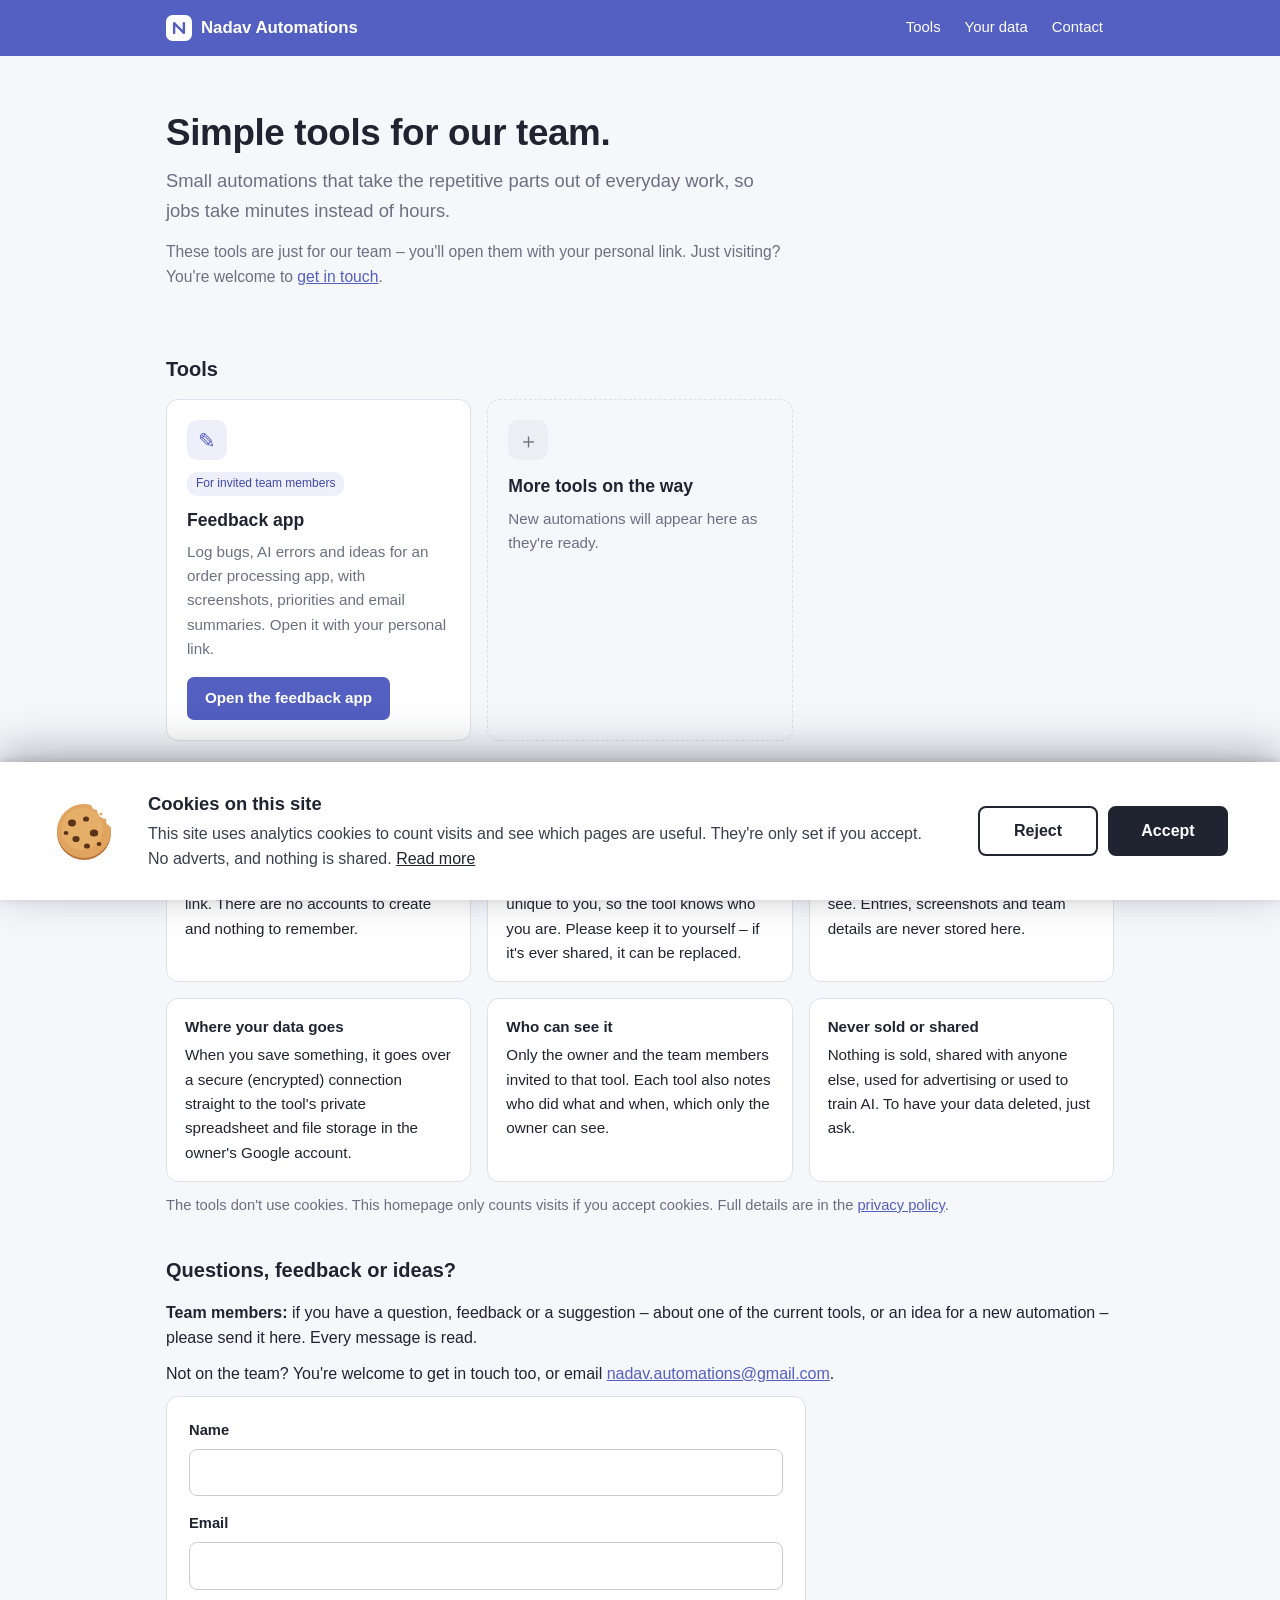
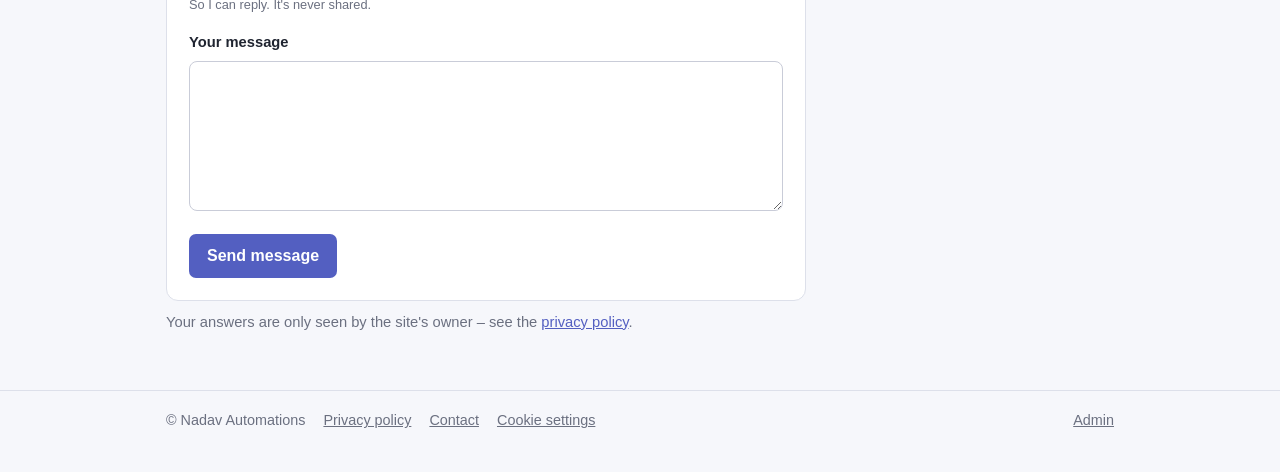
==== index.html @ bb403187 "Web design update" ====
<!doctype html>
<html lang="en-GB">
<head>
<meta charset="utf-8">
<meta name="viewport" content="width=device-width, initial-scale=1">
<meta name="google-site-verification" content="6dJ4R6VZz0ClGixeIQeOBkDsVTxw4LKhF4PVJl02Xss" />
<meta name="description" content="Simple tools and small automations for our team.">
<title>Nadav Automations</title>
<link rel="icon" href="data:image/svg+xml,%3Csvg xmlns=%22http://www.w3.org/2000/svg%22 viewBox=%220 0 32 32%22%3E%3Crect width=%2232%22 height=%2232%22 rx=%228%22 fill=%22%23535FC1%22/%3E%3Cpath d=%22M10 22V10l12 12V10%22 fill=%22none%22 stroke=%22%23fff%22 stroke-width=%223%22 stroke-linecap=%22round%22 stroke-linejoin=%22round%22/%3E%3C/svg%3E">
<link rel="stylesheet" href="style.css?v=9">
</head>
<body>
<header class="top">
  <div class="wrap">
    <a class="brand" href="./"><svg width="26" height="26" viewBox="0 0 32 32" aria-hidden="true"><rect width="32" height="32" rx="8" fill="#fff"/><path d="M10 22V10l12 12V10" fill="none" stroke="#535FC1" stroke-width="3" stroke-linecap="round" stroke-linejoin="round"/></svg> Nadav Automations</a>
    <nav aria-label="Sections"><a href="#tools">Tools</a><a href="#data">Your data</a><a href="#contact">Contact</a></nav>
  </div>
</header>

<main class="wrap">
  <section class="hero">
    <h1>Simple tools for our team.</h1>
    <p>Small automations that take the repetitive parts out of everyday work, so jobs take minutes instead of hours.</p>
    <p class="hnote">These tools are just for our team – you'll open them with your personal link. Just visiting? You're welcome to <a href="#contact">get in touch</a>.</p>
  </section>

  <h2 id="tools">Tools</h2>
  <div class="tools">
    <!-- To add a tool: copy one <div class="tool">…</div> block and change the text and link. -->
    <div class="tool">
      <div class="icon">✎</div>
      <span class="tag">For invited team members</span>
      <h3>Feedback app</h3>
      <p>Log bugs, AI errors and ideas for an order processing app, with screenshots, priorities and email summaries. Open it with your personal link.</p>
      <a class="btn" href="feedback/">Open the feedback app</a>
    </div>
    <div class="tool soon">
      <div class="icon">＋</div>
      <h3>More tools on the way</h3>
      <p>New automations will appear here as they're ready.</p>
    </div>
  </div>

  <h2 id="data">How the tools work, and what happens to your data</h2>
  <ul class="points">
    <li><b>No sign-up, no passwords</b>You open a tool with your own personal link. There are no accounts to create and nothing to remember.</li>
    <li><b>Your link is your key</b>Each link holds a private key that's unique to you, so the tool knows who you are. Please keep it to yourself – if it's ever shared, it can be replaced.</li>
    <li><b>No company data on this website</b>This website only holds the pages you see. Entries, screenshots and team details are never stored here.</li>
    <li><b>Where your data goes</b>When you save something, it goes over a secure (encrypted) connection straight to the tool's private spreadsheet and file storage in the owner's Google account.</li>
    <li><b>Who can see it</b>Only the owner and the team members invited to that tool. Each tool also notes who did what and when, which only the owner can see.</li>
    <li><b>Never sold or shared</b>Nothing is sold, shared with anyone else, used for advertising or used to train AI. To have your data deleted, just ask.</li>
  </ul>
  <p class="muted">The tools don't use cookies. This homepage only counts visits if you accept cookies. Full details are in the <a href="privacy.html">privacy policy</a>.</p>

  <h2 id="contact">Questions, feedback or ideas?</h2>
  <p><b>Team members:</b> if you have a question, feedback or a suggestion – about one of the current tools, or an idea for a new automation – please send it here. Every message is read.</p>
  <p>Not on the team? You're welcome to get in touch too, or email <a href="mailto:nadav.automations@gmail.com">nadav.automations@gmail.com</a>.</p>
  <form class="qform" id="qform" novalidate>
    <div class="field">
      <label for="qName">Name</label>
      <input id="qName" name="name" type="text" autocomplete="name" required>
    </div>
    <div class="field">
      <label for="qEmail">Email</label>
      <input id="qEmail" name="email" type="email" maxlength="200" autocomplete="email" required>
      <small>So I can reply. It's never shared.</small>
    </div>
    <div class="field">
      <label for="qText">Your message</label>
      <textarea id="qText" name="question" rows="5" required></textarea>
    </div>
    <div class="hp" aria-hidden="true"><label>Leave this empty <input name="website" tabindex="-1" autocomplete="off"></label></div>
    <div class="qbar"><button type="submit" class="btn" id="qSend">Send message</button><span id="qMsg" class="qmsg" role="status"></span></div>
  </form>
  <p class="muted">Your answers are only seen by the site's owner – see the <a href="privacy.html#questions">privacy policy</a>.</p>
</main>

<footer>
  <div class="wrap">
    <span>© Nadav Automations</span>
    <a href="privacy.html">Privacy policy</a>
    <a href="./#contact">Contact</a>
    <a href="#" data-cookies>Cookie settings</a>
    <a class="right" href="admin/">Admin</a>
  </div>
</footer>
<script src="site.js?v=3"></script>
<script src="analytics.js?v=7"></script>
</body>
</html>
---- style.css ----
/* Nadav Automations – site pages (homepage and privacy policy) */
:root { --fg:#1f2430; --muted:#6b7080; --line:#dde0ea; --accent:#535FC1; --accent-dark:#3f4aa6; --lilac:#EEEFFB; --bg:#f6f7fb; --card:#fff; }
* { box-sizing: border-box; }
body { margin: 0; background: var(--bg); color: var(--fg); font: 16px/1.6 Arial, Helvetica, sans-serif; }
a { color: var(--accent); }
.wrap { max-width: 980px; margin: 0 auto; padding: 0 16px; }

/* Top bar (same look as the apps) */
.top { background: var(--accent); }
.top .wrap { display: flex; align-items: center; gap: 20px; min-height: 56px; flex-wrap: wrap; }
.brand { color: #fff; font-weight: bold; text-decoration: none; font-size: 1.05rem; display: flex; align-items: center; gap: 9px; }
.brand svg { flex: none; }
.top nav { display: flex; gap: 2px; margin-left: auto; }
.top nav a { color: #fff; text-decoration: none; padding: 7px 11px; border-radius: 6px; font-size: .93rem; }
.top nav a:hover, .top nav a.on { background: rgba(255,255,255,.18); }

/* Homepage */
.hero { padding: 56px 0 28px; }
.hero h1 { font-size: 2.3rem; line-height: 1.15; margin: 0 0 12px; letter-spacing: -.01em; }
.hero p { font-size: 1.15rem; color: var(--muted); max-width: 620px; margin: 0; }
h2 { font-size: 1.25rem; margin: 36px 0 14px; }
.tools { display: grid; grid-template-columns: repeat(auto-fill, minmax(280px, 1fr)); gap: 16px; }
.tool { background: var(--card); border: 1px solid var(--line); border-radius: 12px; padding: 20px; display: flex; flex-direction: column; }
.tool h3 { margin: 0 0 6px; font-size: 1.1rem; }
.tool p { margin: 0 0 16px; color: var(--muted); font-size: .95rem; flex: 1; }
.tool .icon { width: 40px; height: 40px; border-radius: 10px; background: var(--lilac); color: var(--accent); display: grid; place-items: center; font-size: 1.3rem; margin-bottom: 12px; }
.tag { display: inline-block; font-size: .75rem; padding: 2px 9px; border-radius: 10px; background: var(--lilac); color: var(--accent-dark); margin-bottom: 10px; align-self: flex-start; }
.btn { display: inline-block; background: var(--accent); color: #fff !important; text-decoration: none; font-weight: bold; padding: 9px 18px; border-radius: 7px; font-size: .95rem; align-self: flex-start; }
.btn:hover { background: var(--accent-dark); }
.tool.soon { border-style: dashed; background: transparent; }
.tool.soon .icon { background: #eceef3; color: var(--muted); }
.points { display: grid; grid-template-columns: repeat(auto-fill, minmax(240px, 1fr)); gap: 16px; margin: 0; padding: 0; list-style: none; }
.points li { background: var(--card); border: 1px solid var(--line); border-radius: 12px; padding: 16px 18px; font-size: .95rem; }
.points b { display: block; margin-bottom: 4px; }

/* Text pages (privacy policy) */
.page { max-width: 780px; padding-top: 36px; padding-bottom: 20px; }
.page h1 { font-size: 1.9rem; margin: 0 0 6px; }
.page h2 { color: var(--accent); margin-top: 32px; }
.page h3 { font-size: 1.02rem; margin: 22px 0 6px; }
p, li { margin: 0 0 10px; }
.muted { color: var(--muted); font-size: .92rem; }
table { width: 100%; border-collapse: collapse; background: var(--card); margin: 8px 0 16px; font-size: .93rem; }
th, td { text-align: left; vertical-align: top; padding: 10px 12px; border: 1px solid var(--line); }
th { background: var(--lilac); }

/* Embedded Google Form */
.formcard { background: var(--card); border: 1px solid var(--line); border-radius: 12px; overflow: hidden; max-width: 680px; }
.formcard iframe { display: block; width: 100%; height: 1000px; border: 0; }
.formcard + .muted { margin-top: 10px; }

footer { margin-top: 56px; border-top: 1px solid var(--line); padding: 18px 0 40px; font-size: .9rem; color: var(--muted); }
footer .wrap { display: flex; gap: 18px; flex-wrap: wrap; }
footer a { color: var(--muted); }
footer .right { margin-left: auto; }

@media (max-width: 600px) {
  .hero { padding: 36px 0 18px; }
  .hero h1 { font-size: 1.8rem; }
  .top .wrap { padding-top: 10px; padding-bottom: 4px; gap: 4px 20px; }
  .top nav { margin-left: -11px; flex-basis: 100%; }
  footer .right { margin-left: 0; }
}

/* Questions form (sends to Google Forms behind the scenes) */
.qform { background: var(--card); border: 1px solid var(--line); border-radius: 12px; padding: 22px; max-width: 640px; }
.field { margin-bottom: 16px; }
.field label { display: block; font-weight: bold; font-size: .92rem; margin-bottom: 6px; }
.field input, .field textarea { width: 100%; font: inherit; font-size: 1rem; padding: 10px 12px; border: 1px solid #c9ccd8; border-radius: 8px; background: #fff; color: var(--fg); }
.field textarea { resize: vertical; min-height: 120px; }
.field input:focus, .field textarea:focus { outline: 2px solid var(--accent); outline-offset: -1px; border-color: var(--accent); }
.field small { display: block; margin-top: 5px; color: var(--muted); font-size: .8rem; }
.field small.count { text-align: right; }
.field.bad input, .field.bad textarea { border-color: #b42318; }
.field .err { color: #b42318; }
.hp { position: absolute; left: -9999px; width: 1px; height: 1px; overflow: hidden; }
.qbar { display: flex; align-items: center; gap: 14px; flex-wrap: wrap; }
.qbar .btn { border: 0; cursor: pointer; font: inherit; font-weight: bold; }
.qbar .btn:disabled { opacity: .6; cursor: default; }
.qmsg { font-size: .92rem; }
.qmsg.ok { color: #1e7b34; font-weight: bold; }
.qmsg.bad { color: #b42318; }
.qform + .muted { margin-top: 10px; }

/* Warning bubble when a box is too long */
.field { position: relative; }
.tip { position: absolute; left: 0; top: 100%; margin-top: 6px; background: #b42318; color: #fff; font-size: .82rem; padding: 6px 10px; border-radius: 7px; box-shadow: 0 4px 14px rgba(0,0,0,.15); z-index: 2; max-width: 100%; }
.tip::before { content: ""; position: absolute; top: -5px; left: 16px; border: 5px solid transparent; border-top: 0; border-bottom-color: #b42318; }
.tip[hidden] { display: none; }
.tip:not([hidden]) ~ .err { display: none; }

/* Cookie banner (Google Analytics only runs after Accept) */
.cookiebar { position: fixed; left: 16px; right: 16px; bottom: 16px; max-width: 640px; margin: 0 auto; background: var(--card); border: 1px solid var(--line); border-radius: 12px; box-shadow: 0 8px 30px rgba(31,36,48,.18); padding: 16px 18px; display: flex; gap: 14px 18px; align-items: center; flex-wrap: wrap; z-index: 50; font-size: .93rem; }
.cookiebar p { margin: 0; flex: 1 1 300px; }
.cookiebar .cbtns { display: flex; gap: 8px; margin-left: auto; }
.cookiebar button { font: inherit; font-weight: bold; padding: 8px 16px; border-radius: 7px; cursor: pointer; border: 1px solid var(--accent); }
.cookiebar .cyes { background: var(--accent); color: #fff; }
.cookiebar .cyes:hover { background: var(--accent-dark); }
.cookiebar .cno { background: #fff; color: var(--accent); }
.cookiebar .cno:hover { background: var(--lilac); }

.hero .hnote { font-size: .98rem; margin-top: 14px; color: var(--muted); }
.points li { margin: 0; }
.points + .muted { margin-top: 12px; }

/* Section links in the header */
html { scroll-behavior: smooth; }
@media (prefers-reduced-motion: reduce) { html { scroll-behavior: auto; } }
h2[id] { scroll-margin-top: 16px; }
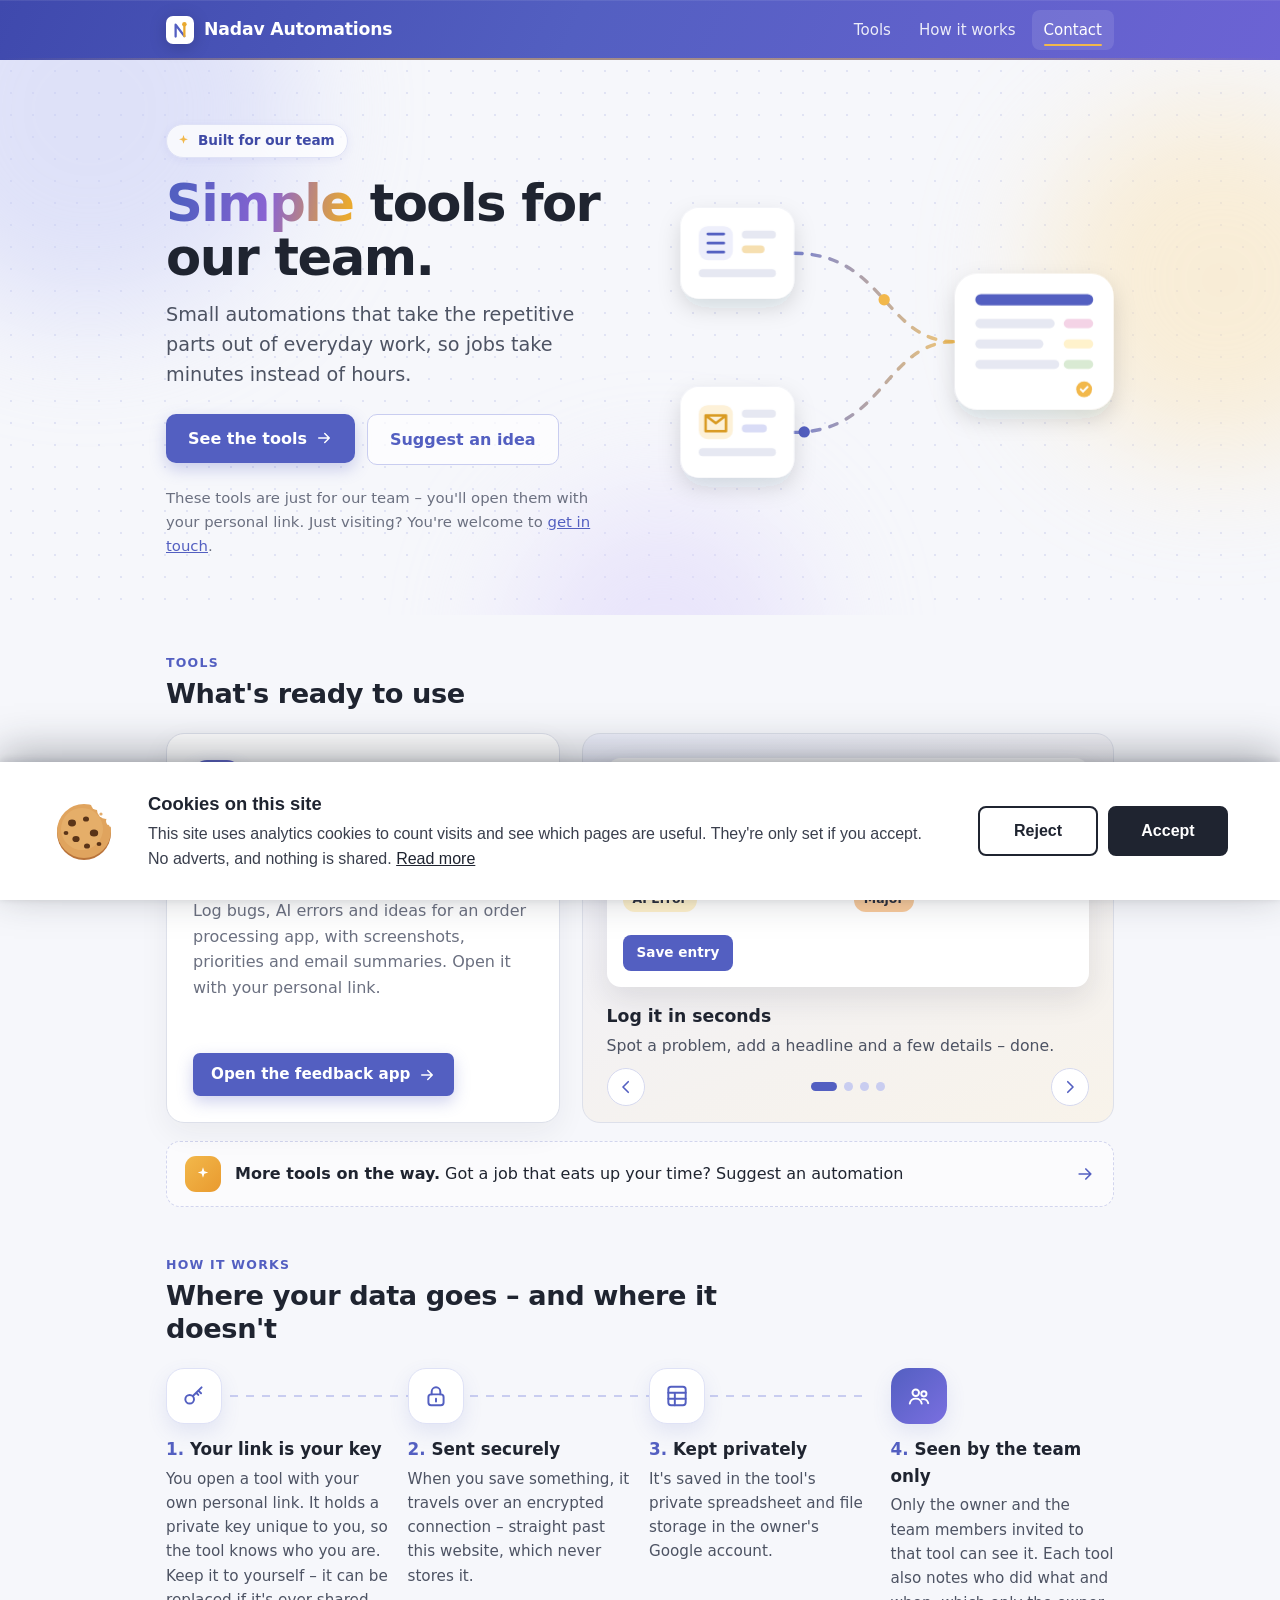
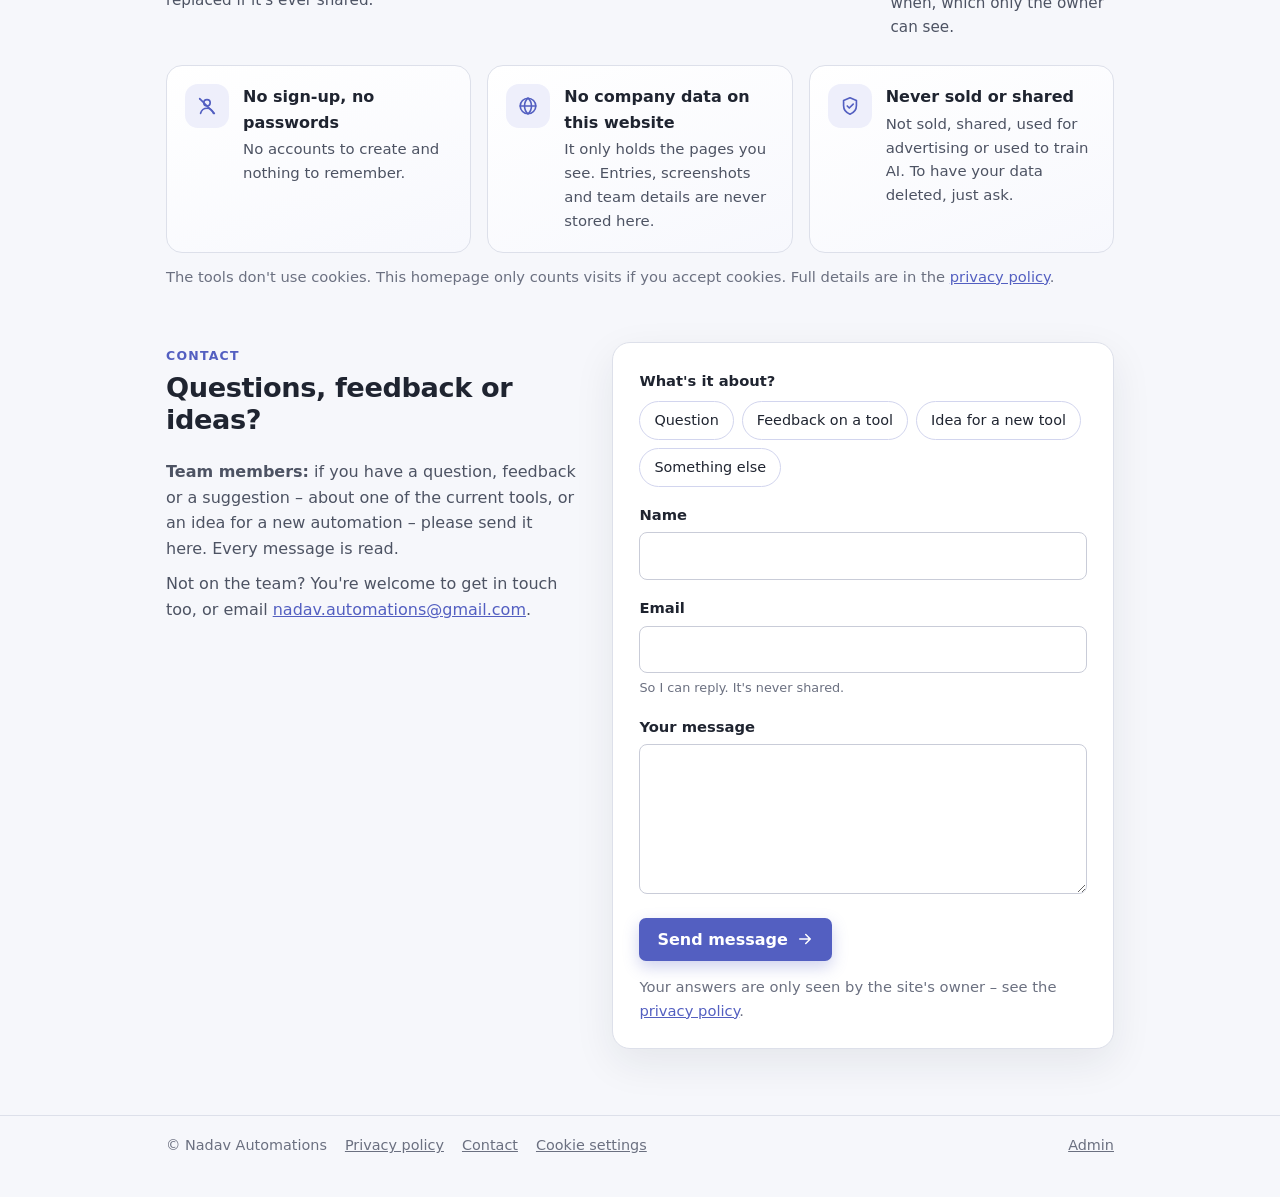
==== commit d7e84646: "Complete 'Home' redesign" ====
--- a/index.html
+++ b/index.html
@@ -6,73 +6,138 @@
 <meta name="google-site-verification" content="6dJ4R6VZz0ClGixeIQeOBkDsVTxw4LKhF4PVJl02Xss" />
 <meta name="description" content="Simple tools and small automations for our team.">
 <title>Nadav Automations</title>
-<link rel="icon" href="data:image/svg+xml,%3Csvg xmlns=%22http://www.w3.org/2000/svg%22 viewBox=%220 0 32 32%22%3E%3Crect width=%2232%22 height=%2232%22 rx=%228%22 fill=%22%23535FC1%22/%3E%3Cpath d=%22M10 22V10l12 12V10%22 fill=%22none%22 stroke=%22%23fff%22 stroke-width=%223%22 stroke-linecap=%22round%22 stroke-linejoin=%22round%22/%3E%3C/svg%3E">
-<link rel="stylesheet" href="style.css?v=9">
+<link rel="icon" href="data:image/svg+xml,%3Csvg%20xmlns%3D%22http%3A%2F%2Fwww.w3.org%2F2000%2Fsvg%22%20viewBox%3D%220%200%2032%2032%22%3E%3Crect%20width%3D%2232%22%20height%3D%2232%22%20rx%3D%228%22%20fill%3D%22%23535FC1%22%2F%3E%3Cpath%20d%3D%22M11%2023.5V10l10%2013%22%20fill%3D%22none%22%20stroke%3D%22%23fff%22%20stroke-width%3D%222.6%22%20stroke-linecap%3D%22round%22%20stroke-linejoin%3D%22round%22%2F%3E%3Cpath%20d%3D%22M21%2023V9.5%22%20fill%3D%22none%22%20stroke%3D%22%23f2b84b%22%20stroke-width%3D%222.6%22%20stroke-linecap%3D%22round%22%2F%3E%3Ccircle%20cx%3D%2221%22%20cy%3D%229.5%22%20r%3D%222.6%22%20fill%3D%22%23f2b84b%22%2F%3E%3C%2Fsvg%3E">
+<link rel="stylesheet" href="style.css?v=10">
+<link rel="stylesheet" href="home.css?v=1">
 </head>
 <body>
-<header class="top">
+<header class="top" id="top">
   <div class="wrap">
-    <a class="brand" href="./"><svg width="26" height="26" viewBox="0 0 32 32" aria-hidden="true"><rect width="32" height="32" rx="8" fill="#fff"/><path d="M10 22V10l12 12V10" fill="none" stroke="#535FC1" stroke-width="3" stroke-linecap="round" stroke-linejoin="round"/></svg> Nadav Automations</a>
-    <nav aria-label="Sections"><a href="#tools">Tools</a><a href="#data">Your data</a><a href="#contact">Contact</a></nav>
+    <a class="brand" href="./"><svg width="28" height="28" viewBox="0 0 32 32" aria-hidden="true"><rect width="32" height="32" rx="8" fill="#fff"/><path d="M11 23.5V10l10 13" fill="none" stroke="#535FC1" stroke-width="2.6" stroke-linecap="round" stroke-linejoin="round"/><path d="M21 23V9.5" fill="none" stroke="#E9A92F" stroke-width="2.6" stroke-linecap="round"/><circle cx="21" cy="9.5" r="2.6" fill="#E9A92F"/></svg> Nadav Automations</a>
+    <nav aria-label="Sections"><a href="#tools">Tools</a><a href="#data">How it works</a><a href="#contact">Contact</a></nav>
   </div>
 </header>
 
+<section class="hero">
+  <div class="blob b1"></div><div class="blob b2"></div><div class="blob b3"></div>
+  <div class="wrap herogrid">
+    <div class="herotext">
+      <span class="eyebrow"><svg viewBox="0 0 24 24" aria-hidden="true"><path d="M12 3l1.8 5.2L19 10l-5.2 1.8L12 17l-1.8-5.2L5 10l5.2-1.8z"/></svg> Built for our team</span>
+      <h1><span class="grad">Simple</span> tools for <span style="white-space:nowrap">our team.</span></h1>
+      <p class="lede">Small automations that take the repetitive parts out of everyday work, so jobs take minutes instead of hours.</p>
+      <div class="ctas"><a class="btn big" href="#tools">See the tools <svg viewBox="0 0 24 24" aria-hidden="true"><path d="M5 12h14M13 6l6 6-6 6"/></svg></a><a class="btn ghost big" href="#contact" data-topic="Idea for a new tool">Suggest an idea</a></div>
+      <p class="hnote">These tools are just for our team – you'll open them with your personal link. Just visiting? You're welcome to <a href="#contact">get in touch</a>.</p>
+    </div>
+    <div class="heroart" aria-hidden="true">
+      <svg viewBox="0 0 420 340" class="flow">
+        <defs>
+          <linearGradient id="gl" x1="0" x2="1"><stop offset="0" stop-color="#535FC1"/><stop offset="1" stop-color="#f2b84b"/></linearGradient>
+          <filter id="sh" x="-20%" y="-20%" width="140%" height="160%"><feDropShadow dx="0" dy="8" stdDeviation="10" flood-color="#1d2233" flood-opacity=".14"/></filter>
+        </defs>
+        <path id="p1" class="wire" d="M120 92 C 200 92, 200 170, 262 170"/>
+        <path id="p2" class="wire" d="M120 250 C 200 250, 200 170, 262 170"/>
+        <circle r="5" fill="#f2b84b"><animateMotion dur="3.2s" repeatCount="indefinite"><mpath href="#p1"/></animateMotion></circle>
+        <circle r="5" fill="#535FC1" opacity="0"><set attributeName="opacity" to="1" begin="1.6s"/><animateMotion dur="3.2s" begin="1.6s" repeatCount="indefinite"><mpath href="#p2"/></animateMotion></circle>
+        <g filter="url(#sh)">
+          <g class="node n1" transform="translate(20 52)"><rect width="100" height="80" rx="16" fill="#fff"/><rect x="16" y="16" width="30" height="30" rx="8" fill="#EEEFFB"/><path d="M24 39h14M24 31h14M24 23h14" stroke="#535FC1" stroke-width="2.4" stroke-linecap="round"/><rect x="16" y="54" width="68" height="7" rx="3.5" fill="#e6e8f2"/><rect x="54" y="20" width="30" height="7" rx="3.5" fill="#e6e8f2"/><rect x="54" y="33" width="20" height="7" rx="3.5" fill="#f6dfb0"/></g>
+          <g class="node n2" transform="translate(20 210)"><rect width="100" height="80" rx="16" fill="#fff"/><rect x="16" y="16" width="30" height="30" rx="8" fill="#fdf1d8"/><path d="M22 25l9 7 9-7M22 25h18v14H22z" fill="none" stroke="#d99a21" stroke-width="2.2" stroke-linejoin="round"/><rect x="16" y="54" width="68" height="7" rx="3.5" fill="#e6e8f2"/><rect x="54" y="20" width="30" height="7" rx="3.5" fill="#e6e8f2"/><rect x="54" y="33" width="22" height="7" rx="3.5" fill="#d9dcf6"/></g>
+          <g class="node n3" transform="translate(262 110)"><rect width="140" height="120" rx="20" fill="#fff"/><rect x="18" y="18" width="104" height="10" rx="5" fill="#535FC1"/><rect x="18" y="40" width="70" height="8" rx="4" fill="#e6e8f2"/><rect x="96" y="40" width="26" height="8" rx="4" fill="#F4D3E6"/><rect x="18" y="58" width="60" height="8" rx="4" fill="#e6e8f2"/><rect x="96" y="58" width="26" height="8" rx="4" fill="#FFF2CC"/><rect x="18" y="76" width="74" height="8" rx="4" fill="#e6e8f2"/><rect x="96" y="76" width="26" height="8" rx="4" fill="#D9EAD3"/><circle cx="114" cy="102" r="7" fill="#f2b84b"/><path d="M111 102l2 2 4-4" stroke="#fff" stroke-width="1.8" fill="none" stroke-linecap="round"/></g>
+        </g>
+      </svg>
+    </div>
+  </div>
+</section>
+
 <main class="wrap">
-  <section class="hero">
-    <h1>Simple tools for our team.</h1>
-    <p>Small automations that take the repetitive parts out of everyday work, so jobs take minutes instead of hours.</p>
-    <p class="hnote">These tools are just for our team – you'll open them with your personal link. Just visiting? You're welcome to <a href="#contact">get in touch</a>.</p>
+  <section id="tools" class="sec">
+    <div class="sechead reveal"><span class="kicker">Tools</span><h2>What's ready to use</h2></div>
+    <div class="toolrow">
+      <!-- To add a tool: copy this <article class="tool">…</article> block and change the text and link. -->
+      <article class="tool reveal">
+        <div class="ticon"><svg viewBox="0 0 24 24" aria-hidden="true"><path d="M4 20h4L19 9a2.8 2.8 0 0 0-4-4L4 16z"/><path d="M13.5 6.5l4 4"/></svg></div>
+        <span class="tag">For invited team members</span>
+        <h3>Feedback app</h3>
+        <p>Log bugs, AI errors and ideas for an order processing app, with screenshots, priorities and email summaries. Open it with your personal link.</p>
+        <a class="btn" href="feedback/">Open the feedback app <svg viewBox="0 0 24 24" aria-hidden="true"><path d="M5 12h14M13 6l6 6-6 6"/></svg></a>
+      </article>
+      <div class="carousel reveal" id="car" aria-roledescription="carousel" aria-label="Inside the feedback app">
+        <div class="slides">
+          <figure class="slide on">
+            <div class="mock form"><div class="mbar"><i></i><i></i><i></i></div><div class="mrow"><b>Headline</b><span class="mfield typed">Wrong quantity on order #23</span></div><div class="mrow two"><div><b>Type</b><span class="chip c-ai">AI Error</span></div><div><b>Severity</b><span class="chip c-maj">Major</span></div></div><div class="mbtn">Save entry</div></div>
+            <figcaption><b>Log it in seconds</b>Spot a problem, add a headline and a few details – done.</figcaption>
+          </figure>
+          <figure class="slide">
+            <div class="mock shots"><div class="mbar"><i></i><i></i><i></i></div><div class="thumbs"><span></span><span></span><span></span><span class="add">＋</span></div></div>
+            <figcaption><b>Add screenshots</b>Drop in screenshots so everyone can see exactly what happened.</figcaption>
+          </figure>
+          <figure class="slide">
+            <div class="mock list"><div class="mbar"><i></i><i></i><i></i></div><div class="lrow"><span class="id">001</span><span class="ln"></span><span class="chip c-cri">High</span></div><div class="lrow"><span class="id">002</span><span class="ln s"></span><span class="chip c-maj">Medium</span></div><div class="lrow"><span class="id">003</span><span class="ln m"></span><span class="chip c-min">Low</span></div></div>
+            <figcaption><b>Priorities at a glance</b>Severity and frequency set the priority, so the big issues rise to the top.</figcaption>
+          </figure>
+          <figure class="slide">
+            <div class="mock mail"><div class="mbar"><i></i><i></i><i></i></div><div class="env"><svg viewBox="0 0 24 24" aria-hidden="true"><path d="M12 3l1.8 5.2L19 10l-5.2 1.8L12 17l-1.8-5.2L5 10l5.2-1.8z"/></svg><div><b>Weekly summary</b><span class="ln"></span><span class="ln s"></span></div></div><div class="tiles"><span><b>12</b>new</span><span><b>3</b>high</span><span><b>5</b>fixed</span></div></div>
+            <figcaption><b>Summaries by email</b>Round-ups land in your inbox, so nothing gets missed.</figcaption>
+          </figure>
+        </div>
+        <div class="cnav"><button type="button" class="carr prev" aria-label="Previous"><svg viewBox="0 0 24 24" aria-hidden="true"><path d="M15 5l-7 7 7 7"/></svg></button><div class="dots"></div><button type="button" class="carr next" aria-label="Next"><svg viewBox="0 0 24 24" aria-hidden="true"><path d="M9 5l7 7-7 7"/></svg></button></div>
+      </div>
+    </div>
+    <a class="soonbar reveal" href="#contact" data-topic="Idea for a new tool"><span class="ticon sm"><svg viewBox="0 0 24 24" aria-hidden="true"><path d="M12 3l1.8 5.2L19 10l-5.2 1.8L12 17l-1.8-5.2L5 10l5.2-1.8z"/></svg></span><span><b>More tools on the way.</b> Got a job that eats up your time? Suggest an automation</span><svg viewBox="0 0 24 24" aria-hidden="true"><path d="M5 12h14M13 6l6 6-6 6"/></svg></a>
   </section>
 
-  <h2 id="tools">Tools</h2>
-  <div class="tools">
-    <!-- To add a tool: copy one <div class="tool">…</div> block and change the text and link. -->
-    <div class="tool">
-      <div class="icon">✎</div>
-      <span class="tag">For invited team members</span>
-      <h3>Feedback app</h3>
-      <p>Log bugs, AI errors and ideas for an order processing app, with screenshots, priorities and email summaries. Open it with your personal link.</p>
-      <a class="btn" href="feedback/">Open the feedback app</a>
+  <section id="data" class="sec">
+    <div class="sechead reveal"><span class="kicker">How it works</span><h2>Where your data goes – and where it doesn't</h2></div>
+    <ol class="journey">
+      <li class="reveal"><span class="jicon"><svg viewBox="0 0 24 24" aria-hidden="true"><circle cx="8" cy="15" r="4"/><path d="M11 12l8-8M16 7l2.5 2.5M14 9l2 2"/></svg></span><b>Your link is your key</b>You open a tool with your own personal link. It holds a private key unique to you, so the tool knows who you are. Keep it to yourself – it can be replaced if it's ever shared.</li>
+      <li class="reveal"><span class="jicon"><svg viewBox="0 0 24 24" aria-hidden="true"><rect x="5" y="10.5" width="14" height="10" rx="2.5"/><path d="M8 10.5V8a4 4 0 0 1 8 0v2.5"/><path d="M12 14.5v2.5"/></svg></span><b>Sent securely</b>When you save something, it travels over an encrypted connection – straight past this website, which never stores it.</li>
+      <li class="reveal"><span class="jicon"><svg viewBox="0 0 24 24" aria-hidden="true"><rect x="4" y="3.5" width="16" height="17" rx="2.5"/><path d="M4 9h16M4 14.5h16M10 9v11.5"/></svg></span><b>Kept privately</b>It's saved in the tool's private spreadsheet and file storage in the owner's Google account.</li>
+      <li class="reveal"><span class="jicon"><svg viewBox="0 0 24 24" aria-hidden="true"><circle cx="9" cy="9" r="3"/><circle cx="16.5" cy="10" r="2.4"/><path d="M3.5 19c.6-3 2.8-4.6 5.5-4.6s4.9 1.6 5.5 4.6"/><path d="M14.8 15c2.7-.5 4.9.8 5.7 3.6"/></svg></span><b>Seen by the team only</b>Only the owner and the team members invited to that tool can see it. Each tool also notes who did what and when, which only the owner can see.</li>
+    </ol>
+    <div class="promises">
+      <div class="promise reveal"><span class="jicon"><svg viewBox="0 0 24 24" aria-hidden="true"><circle cx="12" cy="8.5" r="3.5"/><path d="M5 20c1-3.6 3.7-5.5 7-5.5s6 1.9 7 5.5"/><path d="M4 4l16 16"/></svg></span><div><b>No sign-up, no passwords</b>No accounts to create and nothing to remember.</div></div>
+      <div class="promise reveal"><span class="jicon"><svg viewBox="0 0 24 24" aria-hidden="true"><circle cx="12" cy="12" r="8.5"/><path d="M3.5 12h17M12 3.5c2.6 2.3 3.8 5.2 3.8 8.5S14.6 18.2 12 20.5C9.4 18.2 8.2 15.3 8.2 12S9.4 5.8 12 3.5z"/></svg></span><div><b>No company data on this website</b>It only holds the pages you see. Entries, screenshots and team details are never stored here.</div></div>
+      <div class="promise reveal"><span class="jicon"><svg viewBox="0 0 24 24" aria-hidden="true"><path d="M12 3 5 6v5.5c0 4.4 3 8 7 9.5 4-1.5 7-5.1 7-9.5V6z"/><path d="m9 12 2.2 2.2L15.5 10"/></svg></span><div><b>Never sold or shared</b>Not sold, shared, used for advertising or used to train AI. To have your data deleted, just ask.</div></div>
     </div>
-    <div class="tool soon">
-      <div class="icon">＋</div>
-      <h3>More tools on the way</h3>
-      <p>New automations will appear here as they're ready.</p>
+    <p class="muted reveal">The tools don't use cookies. This homepage only counts visits if you accept cookies. Full details are in the <a href="privacy.html">privacy policy</a>.</p>
+  </section>
+
+  <section id="contact" class="sec">
+    <div class="contactgrid">
+      <div class="contactintro reveal">
+        <span class="kicker">Contact</span>
+        <h2>Questions, feedback or ideas?</h2>
+        <p><b>Team members:</b> if you have a question, feedback or a suggestion – about one of the current tools, or an idea for a new automation – please send it here. Every message is read.</p>
+        <p>Not on the team? You're welcome to get in touch too, or email <a href="mailto:nadav.automations@gmail.com">nadav.automations@gmail.com</a>.</p>
+      </div>
+      <form class="qform reveal" id="qform" novalidate>
+        <div class="field">
+          <span class="flabel" id="topicLbl">What's it about?</span>
+          <div class="topics" role="radiogroup" aria-labelledby="topicLbl">
+            <button type="button" role="radio" aria-checked="false" data-topic="Question">Question</button>
+            <button type="button" role="radio" aria-checked="false" data-topic="Feedback on a tool">Feedback on a tool</button>
+            <button type="button" role="radio" aria-checked="false" data-topic="Idea for a new tool">Idea for a new tool</button>
+            <button type="button" role="radio" aria-checked="false" data-topic="Something else">Something else</button>
+          </div>
+        </div>
+        <div class="field">
+          <label for="qName">Name</label>
+          <input id="qName" name="name" type="text" autocomplete="name" required>
+        </div>
+        <div class="field">
+          <label for="qEmail">Email</label>
+          <input id="qEmail" name="email" type="email" maxlength="200" autocomplete="email" required>
+          <small>So I can reply. It's never shared.</small>
+        </div>
+        <div class="field">
+          <label for="qText">Your message</label>
+          <textarea id="qText" name="question" rows="5" required></textarea>
+        </div>
+        <div class="hp" aria-hidden="true"><label>Leave this empty <input name="website" tabindex="-1" autocomplete="off"></label></div>
+        <div class="qbar"><button type="submit" class="btn" id="qSend">Send message <svg viewBox="0 0 24 24" aria-hidden="true"><path d="M5 12h14M13 6l6 6-6 6"/></svg></button><span id="qMsg" class="qmsg" role="status"></span></div>
+        <p class="muted">Your answers are only seen by the site's owner – see the <a href="privacy.html#questions">privacy policy</a>.</p>
+      </form>
     </div>
-  </div>
-
-  <h2 id="data">How the tools work, and what happens to your data</h2>
-  <ul class="points">
-    <li><b>No sign-up, no passwords</b>You open a tool with your own personal link. There are no accounts to create and nothing to remember.</li>
-    <li><b>Your link is your key</b>Each link holds a private key that's unique to you, so the tool knows who you are. Please keep it to yourself – if it's ever shared, it can be replaced.</li>
-    <li><b>No company data on this website</b>This website only holds the pages you see. Entries, screenshots and team details are never stored here.</li>
-    <li><b>Where your data goes</b>When you save something, it goes over a secure (encrypted) connection straight to the tool's private spreadsheet and file storage in the owner's Google account.</li>
-    <li><b>Who can see it</b>Only the owner and the team members invited to that tool. Each tool also notes who did what and when, which only the owner can see.</li>
-    <li><b>Never sold or shared</b>Nothing is sold, shared with anyone else, used for advertising or used to train AI. To have your data deleted, just ask.</li>
-  </ul>
-  <p class="muted">The tools don't use cookies. This homepage only counts visits if you accept cookies. Full details are in the <a href="privacy.html">privacy policy</a>.</p>
-
-  <h2 id="contact">Questions, feedback or ideas?</h2>
-  <p><b>Team members:</b> if you have a question, feedback or a suggestion – about one of the current tools, or an idea for a new automation – please send it here. Every message is read.</p>
-  <p>Not on the team? You're welcome to get in touch too, or email <a href="mailto:nadav.automations@gmail.com">nadav.automations@gmail.com</a>.</p>
-  <form class="qform" id="qform" novalidate>
-    <div class="field">
-      <label for="qName">Name</label>
-      <input id="qName" name="name" type="text" autocomplete="name" required>
-    </div>
-    <div class="field">
-      <label for="qEmail">Email</label>
-      <input id="qEmail" name="email" type="email" maxlength="200" autocomplete="email" required>
-      <small>So I can reply. It's never shared.</small>
-    </div>
-    <div class="field">
-      <label for="qText">Your message</label>
-      <textarea id="qText" name="question" rows="5" required></textarea>
-    </div>
-    <div class="hp" aria-hidden="true"><label>Leave this empty <input name="website" tabindex="-1" autocomplete="off"></label></div>
-    <div class="qbar"><button type="submit" class="btn" id="qSend">Send message</button><span id="qMsg" class="qmsg" role="status"></span></div>
-  </form>
-  <p class="muted">Your answers are only seen by the site's owner – see the <a href="privacy.html#questions">privacy policy</a>.</p>
+  </section>
 </main>
 
 <footer>
@@ -84,7 +149,8 @@
     <a class="right" href="admin/">Admin</a>
   </div>
 </footer>
-<script src="site.js?v=3"></script>
+<script src="site.js?v=4"></script>
+<script src="home.js?v=1"></script>
 <script src="analytics.js?v=7"></script>
 </body>
 </html>
--- a/style.css
+++ b/style.css
@@ -1,18 +1,23 @@
 /* Nadav Automations – site pages (homepage and privacy policy) */
 :root { --fg:#1f2430; --muted:#6b7080; --line:#dde0ea; --accent:#535FC1; --accent-dark:#3f4aa6; --lilac:#EEEFFB; --bg:#f6f7fb; --card:#fff; }
 * { box-sizing: border-box; }
-body { margin: 0; background: var(--bg); color: var(--fg); font: 16px/1.6 Arial, Helvetica, sans-serif; }
+body { margin: 0; background: var(--bg); color: var(--fg); font: 16px/1.6 "Segoe UI", system-ui, -apple-system, Roboto, Arial, sans-serif; }
 a { color: var(--accent); }
 .wrap { max-width: 980px; margin: 0 auto; padding: 0 16px; }
 
-/* Top bar (same look as the apps) */
-.top { background: var(--accent); }
-.top .wrap { display: flex; align-items: center; gap: 20px; min-height: 56px; flex-wrap: wrap; }
-.brand { color: #fff; font-weight: bold; text-decoration: none; font-size: 1.05rem; display: flex; align-items: center; gap: 9px; }
-.brand svg { flex: none; }
-.top nav { display: flex; gap: 2px; margin-left: auto; }
-.top nav a { color: #fff; text-decoration: none; padding: 7px 11px; border-radius: 6px; font-size: .93rem; }
-.top nav a:hover, .top nav a.on { background: rgba(255,255,255,.18); }
+/* Top bar: soft gradient, sticks to the top and turns to frosted glass when you scroll */
+.top { position: sticky; top: 0; z-index: 40; background: linear-gradient(115deg, #3f49ad 0%, #535FC1 45%, #6c63d4 100%); box-shadow: 0 1px 0 rgba(255,255,255,.08) inset; transition: background .3s, box-shadow .3s; }
+.top::after { content: ""; position: absolute; left: 0; right: 0; bottom: 0; height: 2px; background: linear-gradient(90deg, transparent, rgba(242,184,75,.9) 30%, rgba(242,184,75,.9) 70%, transparent); opacity: .55; }
+.top.scrolled { background: rgba(70,80,180,.86); -webkit-backdrop-filter: blur(14px) saturate(1.4); backdrop-filter: blur(14px) saturate(1.4); box-shadow: 0 8px 30px rgba(29,34,51,.18); }
+.top .wrap { display: flex; align-items: center; gap: 20px; min-height: 60px; flex-wrap: wrap; }
+.brand { color: #fff; font-weight: bold; text-decoration: none; font-size: 1.08rem; display: flex; align-items: center; gap: 10px; letter-spacing: -.01em; }
+.brand svg { flex: none; transition: transform .35s cubic-bezier(.3,1.6,.5,1); filter: drop-shadow(0 3px 8px rgba(0,0,0,.18)); }
+.brand:hover svg { transform: rotate(-8deg) scale(1.06); }
+.top nav { display: flex; gap: 4px; margin-left: auto; }
+.top nav a { position: relative; color: rgba(255,255,255,.88); text-decoration: none; padding: 8px 12px; border-radius: 8px; font-size: .94rem; transition: color .2s, background .2s; }
+.top nav a::after { content: ""; position: absolute; left: 12px; right: 12px; bottom: 4px; height: 2px; border-radius: 2px; background: #f2b84b; transform: scaleX(0); transform-origin: left; transition: transform .25s ease; }
+.top nav a:hover, .top nav a.on { color: #fff; background: rgba(255,255,255,.1); }
+.top nav a:hover::after, .top nav a.on::after { transform: scaleX(1); }
 
 /* Homepage */
 .hero { padding: 56px 0 28px; }
--- a/home.css
+++ b/home.css
@@ -0,0 +1,163 @@
+/* Nadav Automations – homepage only (header styles are in style.css, shared with the privacy page) */
+.sec { scroll-margin-top: 76px; padding: 34px 0 10px; }
+.sec h2 { font-size: 1.7rem; letter-spacing: -.015em; margin: 4px 0 22px; line-height: 1.2; }
+.kicker { display: inline-block; font-size: .78rem; font-weight: 700; letter-spacing: .1em; text-transform: uppercase; color: var(--accent); }
+.sechead { max-width: 640px; }
+
+/* Buttons */
+.btn { display: inline-flex; align-items: center; gap: 8px; box-shadow: 0 6px 16px rgba(83,95,193,.28); transition: transform .2s, box-shadow .2s, background .2s; }
+.btn svg { width: 18px; height: 18px; fill: none; stroke: currentColor; stroke-width: 2; stroke-linecap: round; stroke-linejoin: round; transition: transform .2s; }
+.btn:hover { transform: translateY(-2px); box-shadow: 0 10px 22px rgba(83,95,193,.34); }
+.btn:hover svg { transform: translateX(3px); }
+.btn.big { padding: 12px 22px; font-size: 1rem; border-radius: 10px; }
+.btn.ghost { background: rgba(255,255,255,.7); color: var(--accent) !important; border: 1.5px solid #c9cdf0; box-shadow: none; }
+.btn.ghost:hover { background: #fff; border-color: var(--accent); }
+
+/* Hero: soft moving colour blobs, a dotted grid and an animated workflow picture */
+.hero { position: relative; overflow: hidden; padding: 64px 0 56px; background-image: radial-gradient(rgba(83,95,193,.13) 1px, transparent 1.2px); background-size: 22px 22px; }
+.hero .blob { position: absolute; border-radius: 50%; filter: blur(60px); opacity: .5; pointer-events: none; animation: drift 18s ease-in-out infinite alternate; }
+.hero .b1 { width: 420px; height: 420px; background: #c7ccf6; top: -160px; left: -120px; }
+.hero .b2 { width: 360px; height: 360px; background: #fbe3b3; top: 40px; right: -120px; animation-delay: -6s; }
+.hero .b3 { width: 300px; height: 300px; background: #dcd3fb; bottom: -180px; left: 40%; animation-delay: -12s; }
+@keyframes drift { from { transform: translate(0, 0) scale(1); } to { transform: translate(40px, 30px) scale(1.12); } }
+.herogrid { position: relative; display: grid; grid-template-columns: 1fr 1fr; gap: 36px; align-items: center; }
+.eyebrow { display: inline-flex; align-items: center; gap: 7px; font-size: .85rem; font-weight: 600; color: var(--accent-dark); background: rgba(255,255,255,.75); border: 1px solid #dfe2f6; padding: 5px 12px 5px 9px; border-radius: 20px; box-shadow: 0 2px 8px rgba(83,95,193,.08); }
+.eyebrow svg { width: 15px; height: 15px; fill: #f2b84b; stroke: none; }
+.hero h1 { font-size: 3.2rem; line-height: 1.06; letter-spacing: -.03em; margin: 18px 0 16px; }
+.grad { white-space: nowrap; background: linear-gradient(100deg, #535FC1 10%, #8a63d2 55%, #e9a92f 95%); -webkit-background-clip: text; background-clip: text; color: transparent; }
+.hero .lede { font-size: 1.2rem; color: #4d5363; max-width: 540px; margin: 0 0 24px; line-height: 1.55; }
+.ctas { display: flex; gap: 12px; flex-wrap: wrap; margin-bottom: 22px; }
+.hero .hnote { font-size: .93rem; color: var(--muted); max-width: 520px; margin: 0; }
+.heroart { position: relative; margin-right: -20px; }
+.flow { width: 100%; height: auto; display: block; overflow: visible; }
+.flow .wire { fill: none; stroke: url(#gl); stroke-width: 3; stroke-linecap: round; stroke-dasharray: 7 9; animation: dash 1.4s linear infinite; opacity: .75; }
+@keyframes dash { to { stroke-dashoffset: -32; } }
+.flow .node { animation: bob 6s ease-in-out infinite; }
+.flow .n2 { animation-delay: -2s; }
+.flow .n3 { animation-delay: -4s; }
+@keyframes bob { 50% { translate: 0 -6px; } }
+
+/* Tools: the tool card next to a carousel of what's inside */
+.toolrow { display: grid; grid-template-columns: minmax(260px, .85fr) 1.15fr; gap: 22px; align-items: stretch; }
+.tool { position: relative; background: var(--card); border: 1px solid var(--line); border-radius: 18px; padding: 26px; display: flex; flex-direction: column; box-shadow: 0 10px 30px rgba(29,34,51,.06); transition: transform .25s, box-shadow .25s; }
+.tool::before { content: ""; position: absolute; inset: -1px; border-radius: 19px; padding: 1.5px; background: linear-gradient(135deg, #535FC1, #f2b84b); -webkit-mask: linear-gradient(#000 0 0) content-box, linear-gradient(#000 0 0); -webkit-mask-composite: xor; mask-composite: exclude; opacity: 0; transition: opacity .25s; pointer-events: none; }
+.tool:hover { transform: translateY(-4px); box-shadow: 0 18px 40px rgba(29,34,51,.1); }
+.tool:hover::before { opacity: 1; }
+.tool h3 { font-size: 1.3rem; margin: 2px 0 8px; }
+.tool p { flex: 1; font-size: 1rem; }
+.ticon { width: 48px; height: 48px; border-radius: 14px; display: grid; place-items: center; background: linear-gradient(135deg, #535FC1, #7a6fe0); margin-bottom: 14px; box-shadow: 0 8px 18px rgba(83,95,193,.3); }
+.ticon svg { width: 24px; height: 24px; fill: none; stroke: #fff; stroke-width: 1.9; stroke-linecap: round; stroke-linejoin: round; }
+.ticon.sm { width: 36px; height: 36px; border-radius: 11px; margin: 0; box-shadow: none; background: linear-gradient(135deg, #f2b84b, #e99a2f); }
+.ticon.sm svg { width: 18px; height: 18px; fill: #fff; stroke: none; }
+
+.carousel { position: relative; background: linear-gradient(160deg, #eef0fc, #f8f3ea); border: 1px solid var(--line); border-radius: 18px; padding: 24px 24px 16px; overflow: hidden; display: flex; flex-direction: column; }
+.slides { position: relative; flex: 1; min-height: 300px; }
+.slide { position: absolute; inset: 0; margin: 0; display: flex; flex-direction: column; gap: 16px; opacity: 0; transform: translateX(30px); transition: opacity .5s ease, transform .5s ease; pointer-events: none; }
+.slide.on { opacity: 1; transform: none; pointer-events: auto; }
+.slide.out { transform: translateX(-30px); }
+.slide figcaption { font-size: .98rem; color: #4d5363; }
+.slide figcaption b { display: block; color: var(--fg); font-size: 1.08rem; margin-bottom: 2px; }
+.cnav { display: flex; align-items: center; justify-content: space-between; margin-top: 10px; }
+.carr { width: 38px; height: 38px; border-radius: 50%; border: 1px solid #d6d9ef; background: #fff; display: grid; place-items: center; cursor: pointer; transition: background .2s, transform .2s; }
+.carr:hover { background: var(--lilac); transform: scale(1.06); }
+.carr svg { width: 18px; height: 18px; fill: none; stroke: var(--accent); stroke-width: 2.2; stroke-linecap: round; stroke-linejoin: round; }
+.dots { display: flex; gap: 7px; }
+.dots button { width: 9px; height: 9px; border-radius: 5px; border: 0; padding: 0; background: #c9cdf0; cursor: pointer; transition: width .3s, background .3s; }
+.dots button.on { width: 26px; background: var(--accent); }
+
+/* The little app pictures inside the carousel */
+.mock { flex: 1; background: #fff; border-radius: 14px; box-shadow: 0 12px 30px rgba(29,34,51,.1); padding: 14px 16px 16px; display: flex; flex-direction: column; gap: 12px; font-size: .85rem; }
+.mbar { display: flex; gap: 5px; }
+.mbar i { width: 8px; height: 8px; border-radius: 50%; background: #e3e5ee; }
+.mbar i:first-child { background: #f4b9b2; } .mbar i:nth-child(2) { background: #f6dfa6; } .mbar i:nth-child(3) { background: #bfe3c0; }
+.mrow b, .mrow.two b { display: block; font-size: .72rem; text-transform: uppercase; letter-spacing: .06em; color: var(--muted); margin-bottom: 4px; }
+.mfield { display: block; border: 1.5px solid #c9cdf0; border-radius: 8px; padding: 7px 10px; color: var(--fg); white-space: nowrap; overflow: hidden; }
+.slide.on .typed { animation: type 2.4s steps(28) both; }
+@keyframes type { from { max-width: 0; } to { max-width: 100%; } }
+.mrow.two { display: grid; grid-template-columns: 1fr 1fr; gap: 12px; }
+.chip { display: inline-block; font-size: .78rem; font-weight: 600; padding: 3px 10px; border-radius: 12px; color: #2b2f3c; }
+.c-ai { background: #FFF2CC; } .c-maj { background: #F9CB9C; } .c-cri { background: #EA9999; } .c-min { background: #D9EAD3; }
+.mbtn { align-self: flex-start; background: var(--accent); color: #fff; font-weight: 700; padding: 7px 14px; border-radius: 8px; margin-top: auto; }
+.thumbs { flex: 1; display: grid; grid-template-columns: repeat(4, 1fr); gap: 10px; align-content: center; }
+.thumbs span { aspect-ratio: 4/3; border-radius: 10px; background: linear-gradient(135deg, #dfe3fb, #c8cdf3); position: relative; overflow: hidden; }
+.thumbs span:nth-child(2) { background: linear-gradient(135deg, #fbe8c4, #f3cf8d); }
+.thumbs span:nth-child(3) { background: linear-gradient(135deg, #e3f0de, #bfdcb6); }
+.thumbs span::after { content: ""; position: absolute; left: 12%; right: 12%; bottom: 14%; height: 34%; background: rgba(255,255,255,.55); clip-path: polygon(0 100%, 35% 30%, 55% 70%, 75% 45%, 100% 100%); }
+.thumbs .add { background: #fff; border: 2px dashed #c9cdf0; display: grid; place-items: center; color: var(--accent); font-size: 1.4rem; }
+.thumbs .add::after { display: none; }
+.slide.on .thumbs span { animation: pop .5s both; }
+.slide.on .thumbs span:nth-child(2) { animation-delay: .12s; } .slide.on .thumbs span:nth-child(3) { animation-delay: .24s; } .slide.on .thumbs span:nth-child(4) { animation-delay: .36s; }
+@keyframes pop { from { opacity: 0; transform: scale(.8); } }
+.lrow { display: grid; grid-template-columns: 34px 1fr auto; gap: 10px; align-items: center; padding: 8px 10px; border-radius: 9px; background: #f6f7fb; }
+.lrow .id { font-weight: 700; color: var(--accent); font-size: .8rem; }
+.ln { display: block; height: 8px; border-radius: 4px; background: #e2e4ee; width: 85%; }
+.ln.s { width: 60%; } .ln.m { width: 72%; }
+.slide.on .lrow { animation: slidein .45s both; }
+.slide.on .lrow:nth-of-type(3) { animation-delay: .1s; } .slide.on .lrow:nth-of-type(4) { animation-delay: .2s; }
+@keyframes slidein { from { opacity: 0; transform: translateX(-12px); } }
+.env { display: flex; gap: 12px; align-items: center; background: #f6f7fb; border-radius: 10px; padding: 10px 12px; }
+.env svg { width: 30px; height: 30px; padding: 6px; border-radius: 9px; background: #fdf1d8; fill: #e9a92f; flex: none; }
+.env div { flex: 1; display: flex; flex-direction: column; gap: 6px; }
+.tiles { display: grid; grid-template-columns: repeat(3, 1fr); gap: 10px; }
+.tiles span { background: #f6f7fb; border-radius: 10px; padding: 10px; text-align: center; color: var(--muted); font-size: .78rem; }
+.tiles b { display: block; font-size: 1.4rem; color: var(--fg); }
+
+.soonbar { display: flex; align-items: center; gap: 14px; margin-top: 18px; padding: 14px 18px; border-radius: 14px; border: 1.5px dashed #d2d5ee; color: var(--fg); text-decoration: none; background: rgba(255,255,255,.5); transition: border-color .2s, background .2s; }
+.soonbar > svg { width: 20px; height: 20px; margin-left: auto; flex: none; fill: none; stroke: var(--accent); stroke-width: 2; stroke-linecap: round; stroke-linejoin: round; transition: transform .2s; }
+.soonbar:hover { border-color: var(--accent); background: #fff; }
+.soonbar:hover > svg { transform: translateX(4px); }
+
+/* How it works: a four-step journey, then three promises */
+.journey { list-style: none; padding: 0; margin: 0 0 18px; display: grid; grid-template-columns: repeat(4, 1fr); gap: 18px; counter-reset: step; position: relative; }
+.journey::before { content: ""; position: absolute; top: 27px; left: 64px; right: calc(25% + 8px); height: 2px; background: repeating-linear-gradient(90deg, #c9cdf0 0 8px, transparent 8px 16px); z-index: 0; }
+.journey li { position: relative; z-index: 1; margin: 0; font-size: .95rem; color: #4d5363; counter-increment: step; }
+.journey li b { display: block; color: var(--fg); font-size: 1.05rem; margin: 12px 0 4px; }
+.journey li b::before { content: counter(step) ". "; color: var(--accent); }
+.jicon { width: 56px; height: 56px; border-radius: 18px; background: #fff; border: 1px solid #dfe2f6; display: grid; place-items: center; box-shadow: 0 8px 20px rgba(83,95,193,.12); transition: transform .3s; }
+.jicon svg { width: 26px; height: 26px; fill: none; stroke: var(--accent); stroke-width: 1.8; stroke-linecap: round; stroke-linejoin: round; }
+.journey li:hover .jicon { transform: translateY(-4px) rotate(-4deg); }
+.journey li:nth-child(4) .jicon { background: linear-gradient(135deg, #535FC1, #7a6fe0); border: 0; }
+.journey li:nth-child(4) .jicon svg { stroke: #fff; }
+.promises { display: grid; grid-template-columns: repeat(3, 1fr); gap: 16px; margin: 26px 0 12px; }
+.promise { display: flex; gap: 14px; align-items: flex-start; padding: 18px; border-radius: 16px; background: linear-gradient(160deg, #fff, #f7f8fd); border: 1px solid var(--line); font-size: .93rem; color: #4d5363; }
+.promise b { display: block; color: var(--fg); margin-bottom: 3px; font-size: 1rem; }
+.promise .jicon { width: 44px; height: 44px; border-radius: 13px; flex: none; box-shadow: none; background: var(--lilac); border: 0; }
+.promise .jicon svg { width: 22px; height: 22px; }
+
+/* Contact */
+.contactgrid { display: grid; grid-template-columns: .9fr 1.1fr; gap: 36px; align-items: start; }
+.contactintro p { color: #4d5363; }
+.qform { max-width: none; border-radius: 18px; padding: 26px; box-shadow: 0 14px 40px rgba(29,34,51,.08); }
+.flabel { display: block; font-weight: bold; font-size: .92rem; margin-bottom: 8px; }
+.topics { display: flex; flex-wrap: wrap; gap: 8px; }
+.topics button { font: inherit; font-size: .9rem; padding: 7px 14px; border-radius: 20px; border: 1.5px solid #d2d5ee; background: #fff; color: var(--fg); cursor: pointer; transition: all .2s; }
+.topics button:hover { border-color: var(--accent); }
+.topics button[aria-checked="true"] { background: var(--accent); border-color: var(--accent); color: #fff; box-shadow: 0 4px 12px rgba(83,95,193,.3); }
+.qform .muted { margin: 14px 0 0; }
+
+/* Things gently fade up as you scroll to them */
+.js .reveal { opacity: 0; transform: translateY(18px); transition: opacity .7s ease, transform .7s ease; }
+.js .reveal.seen { opacity: 1; transform: none; }
+
+@media (prefers-reduced-motion: reduce) {
+  .hero .blob, .flow .wire, .flow .node, .slide.on .typed, .slide.on .thumbs span, .slide.on .lrow { animation: none !important; }
+  .flow circle animateMotion { display: none; }
+  .js .reveal { opacity: 1; transform: none; transition: none; }
+  .slide { transition: opacity .2s; transform: none !important; }
+}
+@media (max-width: 860px) {
+  .herogrid, .toolrow, .contactgrid { grid-template-columns: 1fr; }
+  .heroart { max-width: 420px; }
+  .journey { grid-template-columns: 1fr 1fr; }
+  .journey::before { display: none; }
+  .promises { grid-template-columns: 1fr; }
+}
+@media (max-width: 600px) {
+  .hero { padding: 40px 0 34px; }
+  .hero h1 { font-size: 2.3rem; }
+  .hero .lede { font-size: 1.07rem; }
+  .sec h2 { font-size: 1.4rem; }
+  .journey { grid-template-columns: 1fr; }
+  .slides { min-height: 320px; }
+  .carousel { padding: 18px 16px 12px; }
+}
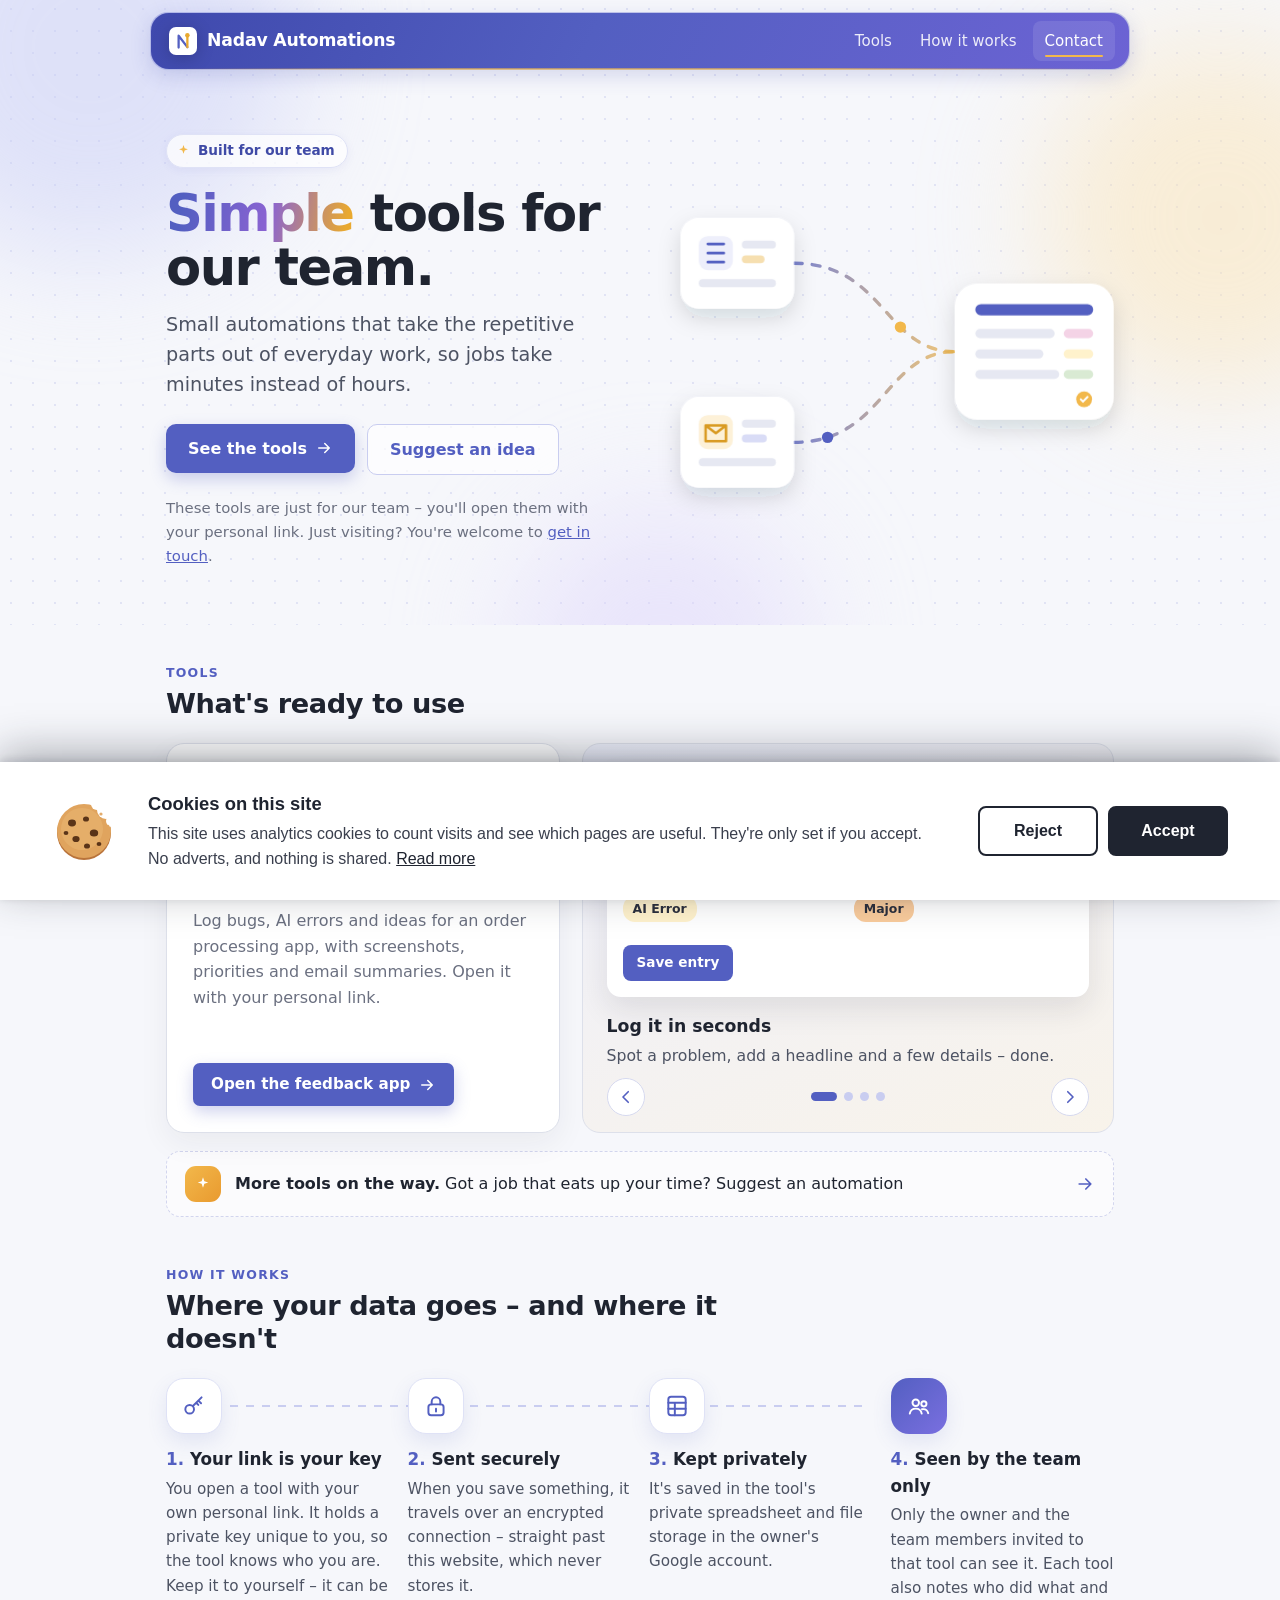
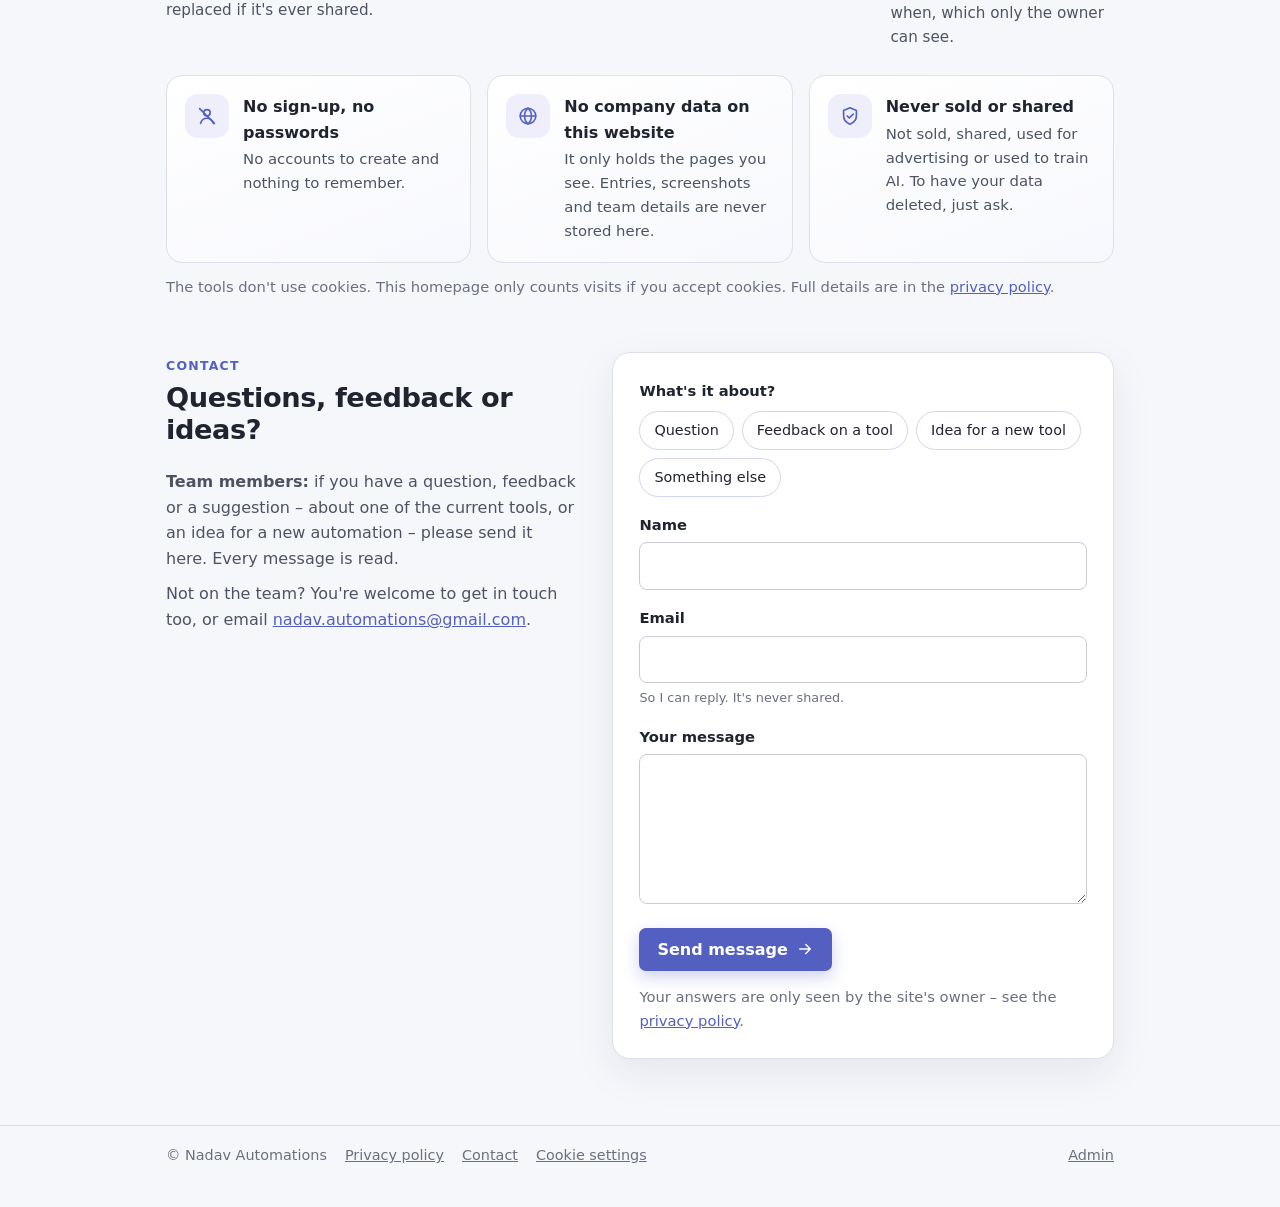
==== commit de2904bf: "Header flicker fix" ====
--- a/index.html
+++ b/index.html
@@ -7,8 +7,8 @@
 <meta name="description" content="Simple tools and small automations for our team.">
 <title>Nadav Automations</title>
 <link rel="icon" href="data:image/svg+xml,%3Csvg%20xmlns%3D%22http%3A%2F%2Fwww.w3.org%2F2000%2Fsvg%22%20viewBox%3D%220%200%2032%2032%22%3E%3Crect%20width%3D%2232%22%20height%3D%2232%22%20rx%3D%228%22%20fill%3D%22%23535FC1%22%2F%3E%3Cpath%20d%3D%22M11%2023.5V10l10%2013%22%20fill%3D%22none%22%20stroke%3D%22%23fff%22%20stroke-width%3D%222.6%22%20stroke-linecap%3D%22round%22%20stroke-linejoin%3D%22round%22%2F%3E%3Cpath%20d%3D%22M21%2023V9.5%22%20fill%3D%22none%22%20stroke%3D%22%23f2b84b%22%20stroke-width%3D%222.6%22%20stroke-linecap%3D%22round%22%2F%3E%3Ccircle%20cx%3D%2221%22%20cy%3D%229.5%22%20r%3D%222.6%22%20fill%3D%22%23f2b84b%22%2F%3E%3C%2Fsvg%3E">
-<link rel="stylesheet" href="style.css?v=10">
-<link rel="stylesheet" href="home.css?v=1">
+<link rel="stylesheet" href="style.css?v=13">
+<link rel="stylesheet" href="home.css?v=2">
 </head>
 <body>
 <header class="top" id="top">
--- a/style.css
+++ b/style.css
@@ -5,11 +5,14 @@
 a { color: var(--accent); }
 .wrap { max-width: 980px; margin: 0 auto; padding: 0 16px; }
 
-/* Top bar: soft gradient, sticks to the top and turns to frosted glass when you scroll */
-.top { position: sticky; top: 0; z-index: 40; background: linear-gradient(115deg, #3f49ad 0%, #535FC1 45%, #6c63d4 100%); box-shadow: 0 1px 0 rgba(255,255,255,.08) inset; transition: background .3s, box-shadow .3s; }
-.top::after { content: ""; position: absolute; left: 0; right: 0; bottom: 0; height: 2px; background: linear-gradient(90deg, transparent, rgba(242,184,75,.9) 30%, rgba(242,184,75,.9) 70%, transparent); opacity: .55; }
-.top.scrolled { background: rgba(70,80,180,.86); -webkit-backdrop-filter: blur(14px) saturate(1.4); backdrop-filter: blur(14px) saturate(1.4); box-shadow: 0 8px 30px rgba(29,34,51,.18); }
-.top .wrap { display: flex; align-items: center; gap: 20px; min-height: 60px; flex-wrap: wrap; }
+/* Top bar: a floating rounded bar with a soft gradient; it sticks to the top and gains a shadow when you scroll */
+.top { position: sticky; top: 0; z-index: 40; padding: 12px 16px 0; pointer-events: none; }
+.top .wrap { pointer-events: auto; position: relative; isolation: isolate; display: flex; align-items: center; gap: 20px; min-height: 58px; flex-wrap: wrap; padding: 0 14px 0 18px; border-radius: 18px; background: rgba(72,82,190,.42); -webkit-backdrop-filter: blur(22px) saturate(1.8); backdrop-filter: blur(22px) saturate(1.8); border: 1px solid rgba(255,255,255,.22); box-shadow: 0 6px 20px rgba(63,73,173,.18); transition: box-shadow .4s ease; }
+/* The solid gradient sits on its own layer and fades out as you scroll, revealing the frosted glass underneath (a fade, so no flicker) */
+.top .wrap::before { content: ""; position: absolute; inset: 0; z-index: -1; border-radius: inherit; background: linear-gradient(115deg, #3f49ad 0%, #535FC1 45%, #6c63d4 100%); transition: opacity .45s ease; }
+.top.scrolled .wrap::before { opacity: .3; }
+.top .wrap::after { content: ""; position: absolute; left: 24px; right: 24px; bottom: -1px; height: 2px; border-radius: 2px; background: linear-gradient(90deg, transparent, rgba(242,184,75,.85) 30%, rgba(242,184,75,.85) 70%, transparent); opacity: .7; }
+.top.scrolled .wrap { box-shadow: 0 12px 34px rgba(29,34,51,.22), inset 0 1px 0 rgba(255,255,255,.25); }
 .brand { color: #fff; font-weight: bold; text-decoration: none; font-size: 1.08rem; display: flex; align-items: center; gap: 10px; letter-spacing: -.01em; }
 .brand svg { flex: none; transition: transform .35s cubic-bezier(.3,1.6,.5,1); filter: drop-shadow(0 3px 8px rgba(0,0,0,.18)); }
 .brand:hover svg { transform: rotate(-8deg) scale(1.06); }
@@ -38,11 +41,30 @@
 .points li { background: var(--card); border: 1px solid var(--line); border-radius: 12px; padding: 16px 18px; font-size: .95rem; }
 .points b { display: block; margin-bottom: 4px; }
 
-/* Text pages (privacy policy) */
-.page { max-width: 780px; padding-top: 36px; padding-bottom: 20px; }
-.page h1 { font-size: 1.9rem; margin: 0 0 6px; }
-.page h2 { color: var(--accent); margin-top: 32px; }
-.page h3 { font-size: 1.02rem; margin: 22px 0 6px; }
+/* Text pages (privacy policy): one calm reading column */
+.page { max-width: 760px; padding-top: 44px; padding-bottom: 20px; }
+.phead { margin-bottom: 22px; }
+.kicker { display: inline-block; font-size: .78rem; font-weight: 700; letter-spacing: .1em; text-transform: uppercase; color: var(--accent); }
+.page h1 { font-size: 2.3rem; letter-spacing: -.02em; margin: 4px 0 8px; }
+.page h2 { font-size: 1.25rem; color: var(--fg); margin: 34px 0 10px; padding-top: 26px; border-top: 1px solid var(--line); scroll-margin-top: 76px; }
+.page h3 { font-size: 1.02rem; margin: 22px 0 8px; }
+.page p, .page li { color: #3f4553; }
+.summary { background: linear-gradient(160deg, #eef0fc, #f8f3ea); border: 1px solid #dfe2f6; border-radius: 16px; padding: 20px 22px 10px; }
+.summary h2 { margin: 0 0 10px; padding: 0; border: 0; font-size: 1.05rem; }
+.ticks { list-style: none; padding: 0; }
+.ticks li { position: relative; padding-left: 28px; }
+.ticks li::before { content: ""; position: absolute; left: 0; top: 4px; width: 18px; height: 18px; border-radius: 50%; background: var(--accent) url("data:image/svg+xml,%3Csvg xmlns='http://www.w3.org/2000/svg' viewBox='0 0 18 18'%3E%3Cpath d='M5 9.2l2.6 2.6L13 6.4' fill='none' stroke='%23fff' stroke-width='2' stroke-linecap='round' stroke-linejoin='round'/%3E%3C/svg%3E") center/18px no-repeat; }
+.toc { display: flex; flex-wrap: wrap; gap: 8px; align-items: center; margin: 22px 0 6px; font-size: .88rem; }
+.toc span { color: var(--muted); font-weight: 600; margin-right: 4px; }
+.toc a { text-decoration: none; color: var(--accent-dark); background: #fff; border: 1px solid #dfe2f6; padding: 4px 11px; border-radius: 14px; transition: border-color .2s, background .2s; }
+.toc a:hover { border-color: var(--accent); background: var(--lilac); }
+.page ul:not(.ticks) { padding-left: 20px; }
+.page ul:not(.ticks) li::marker { color: var(--accent); }
+.tablewrap { border: 1px solid var(--line); border-radius: 12px; overflow: auto; margin: 8px 0 16px; background: var(--card); }
+.tablewrap table { margin: 0; border: 0; }
+.tablewrap th, .tablewrap td { border: 0; border-bottom: 1px solid var(--line); }
+.tablewrap tr:last-child td { border-bottom: 0; }
+.tablewrap td:first-child { font-weight: 600; color: var(--fg); width: 38%; }
 p, li { margin: 0 0 10px; }
 .muted { color: var(--muted); font-size: .92rem; }
 table { width: 100%; border-collapse: collapse; background: var(--card); margin: 8px 0 16px; font-size: .93rem; }
@@ -62,7 +84,8 @@
 @media (max-width: 600px) {
   .hero { padding: 36px 0 18px; }
   .hero h1 { font-size: 1.8rem; }
-  .top .wrap { padding-top: 10px; padding-bottom: 4px; gap: 4px 20px; }
+  .top { padding: 8px 10px 0; }
+  .top .wrap { padding: 8px 12px 6px; gap: 2px 20px; border-radius: 16px; }
   .top nav { margin-left: -11px; flex-basis: 100%; }
   footer .right { margin-left: 0; }
 }
--- a/home.css
+++ b/home.css
@@ -161,3 +161,7 @@
   .slides { min-height: 320px; }
   .carousel { padding: 18px 16px 12px; }
 }
+
+/* The hero runs up behind the floating header, so there's no seam above it */
+.hero { margin-top: -72px; padding-top: 136px; }
+@media (max-width: 600px) { .hero { margin-top: -100px; padding-top: 136px; } }
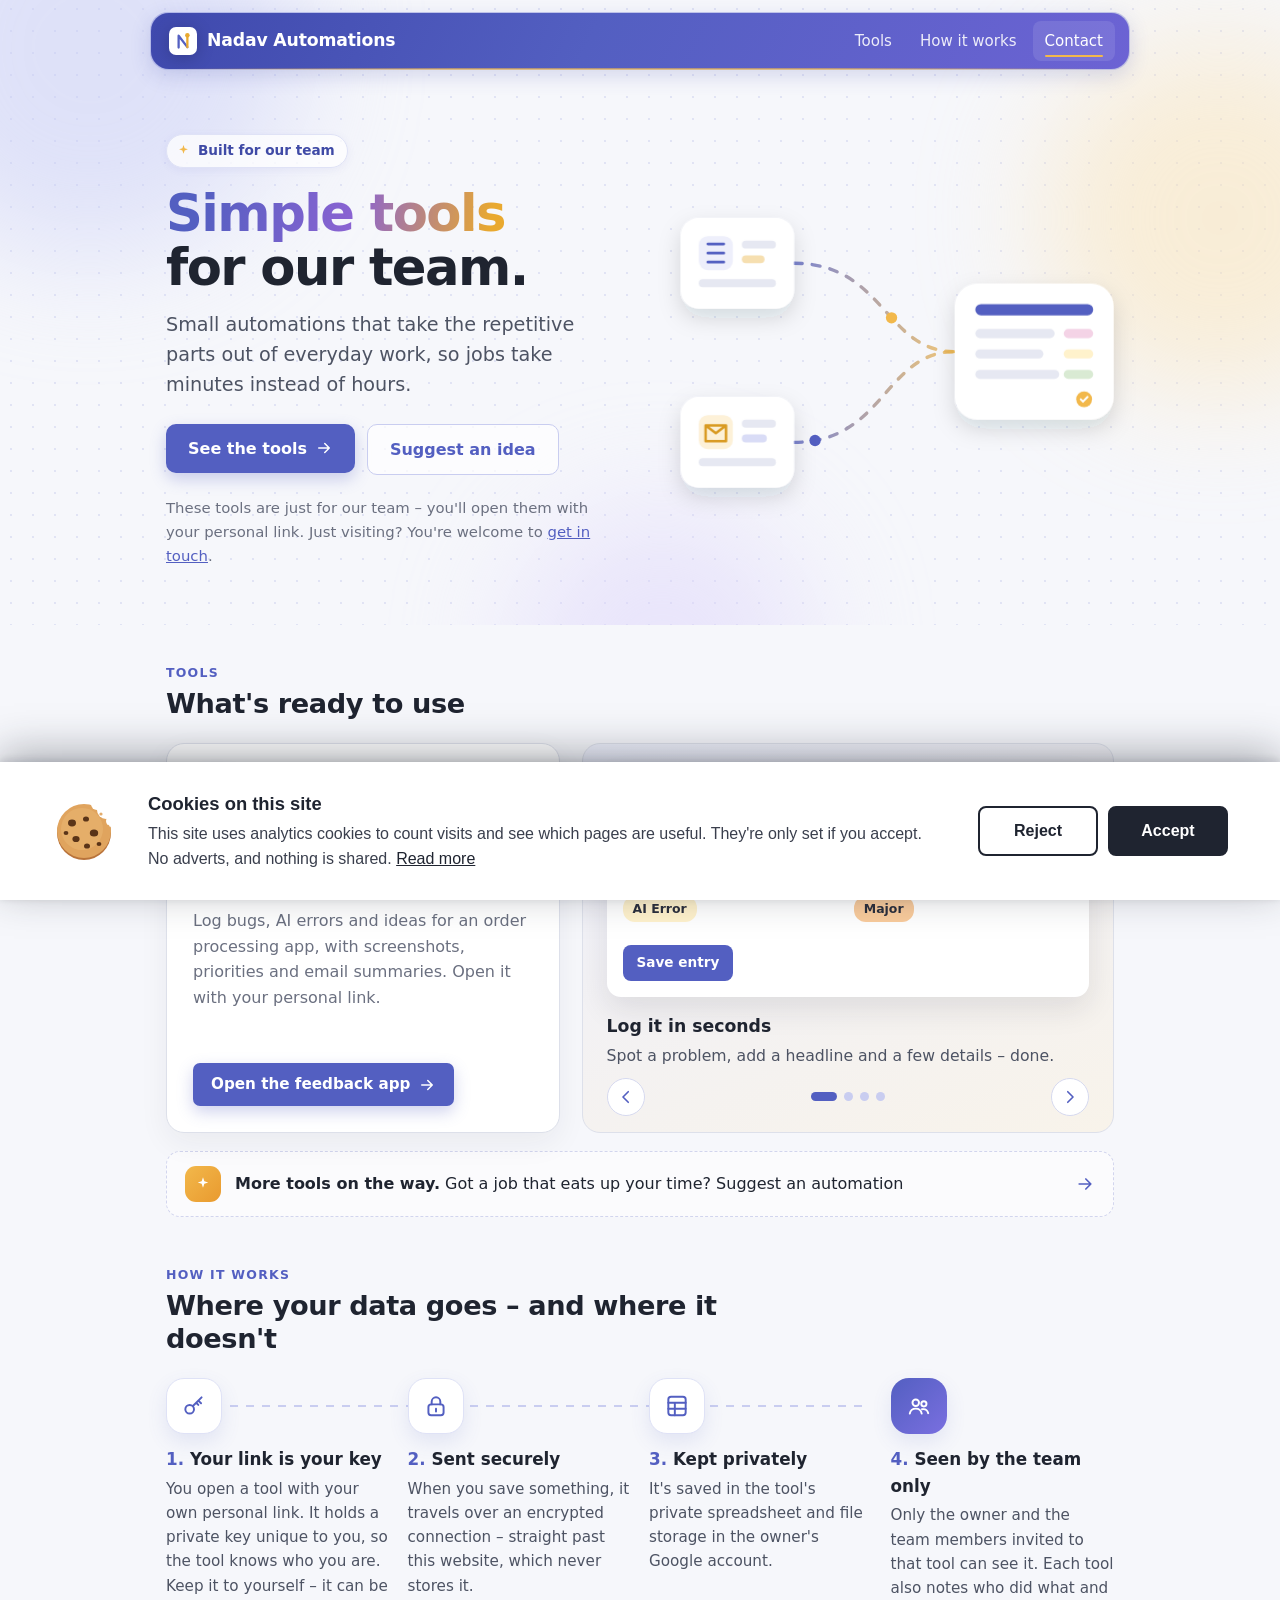
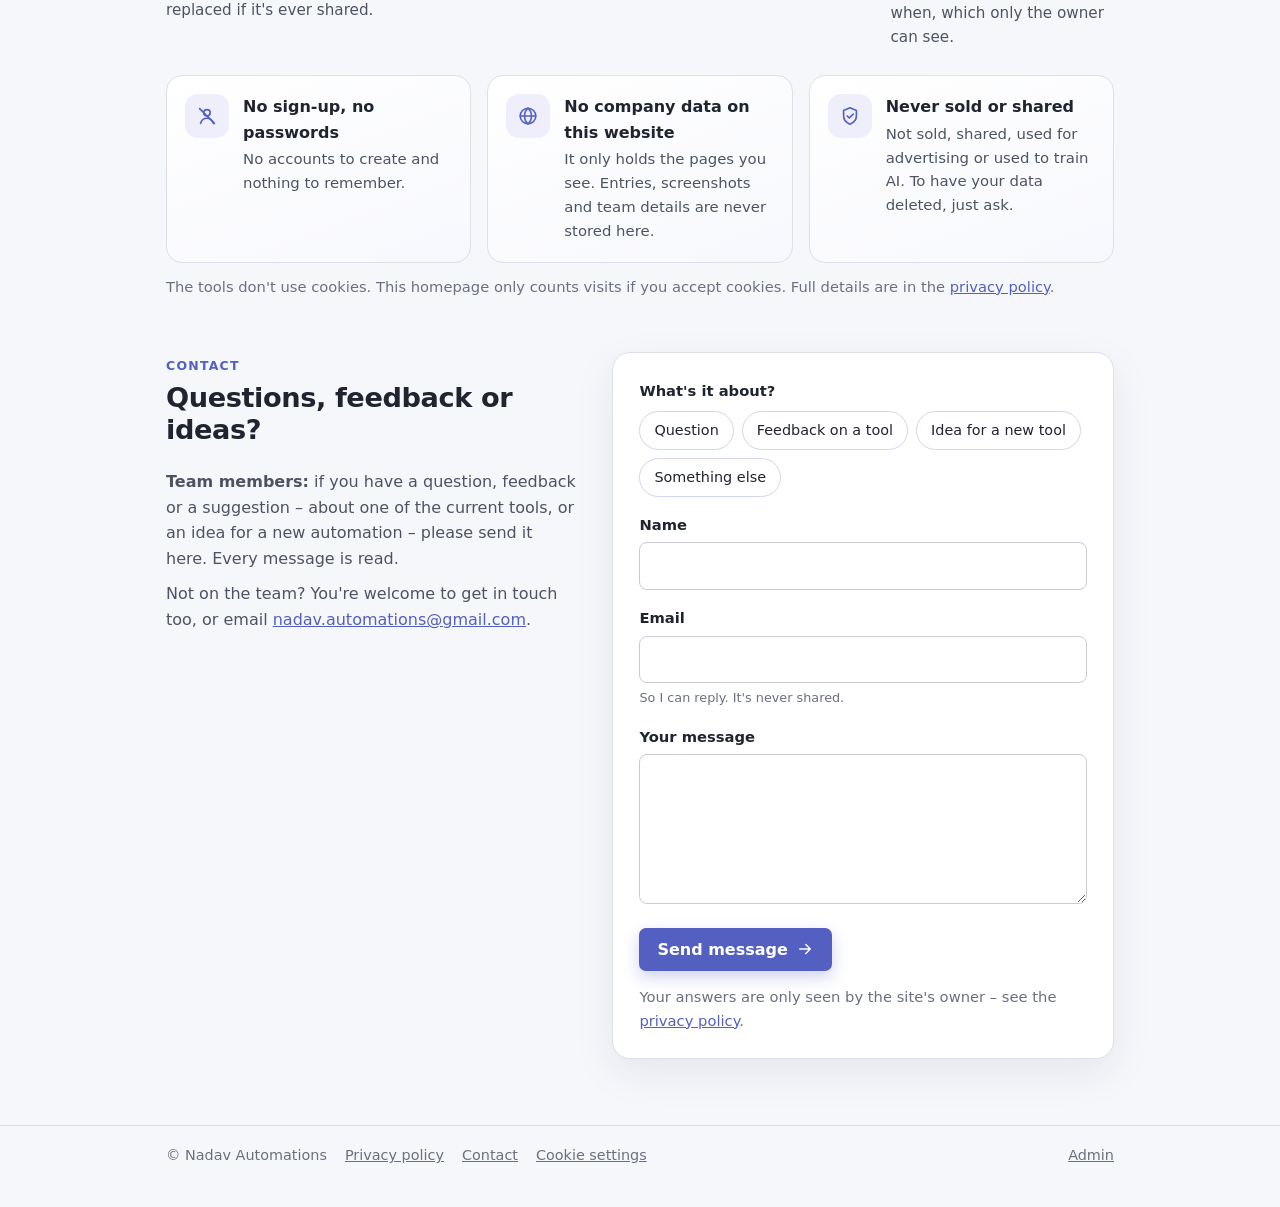
==== commit 3992c96b: "Header bug fixes" ====
--- a/index.html
+++ b/index.html
@@ -23,7 +23,7 @@
   <div class="wrap herogrid">
     <div class="herotext">
       <span class="eyebrow"><svg viewBox="0 0 24 24" aria-hidden="true"><path d="M12 3l1.8 5.2L19 10l-5.2 1.8L12 17l-1.8-5.2L5 10l5.2-1.8z"/></svg> Built for our team</span>
-      <h1><span class="grad">Simple</span> tools for <span style="white-space:nowrap">our team.</span></h1>
+      <h1><span class="grad">Simple tools</span><br>for our team.</h1>
       <p class="lede">Small automations that take the repetitive parts out of everyday work, so jobs take minutes instead of hours.</p>
       <div class="ctas"><a class="btn big" href="#tools">See the tools <svg viewBox="0 0 24 24" aria-hidden="true"><path d="M5 12h14M13 6l6 6-6 6"/></svg></a><a class="btn ghost big" href="#contact" data-topic="Idea for a new tool">Suggest an idea</a></div>
       <p class="hnote">These tools are just for our team – you'll open them with your personal link. Just visiting? You're welcome to <a href="#contact">get in touch</a>.</p>
@@ -150,7 +150,7 @@
   </div>
 </footer>
 <script src="site.js?v=4"></script>
-<script src="home.js?v=1"></script>
+<script src="home.js?v=2"></script>
 <script src="analytics.js?v=7"></script>
 </body>
 </html>
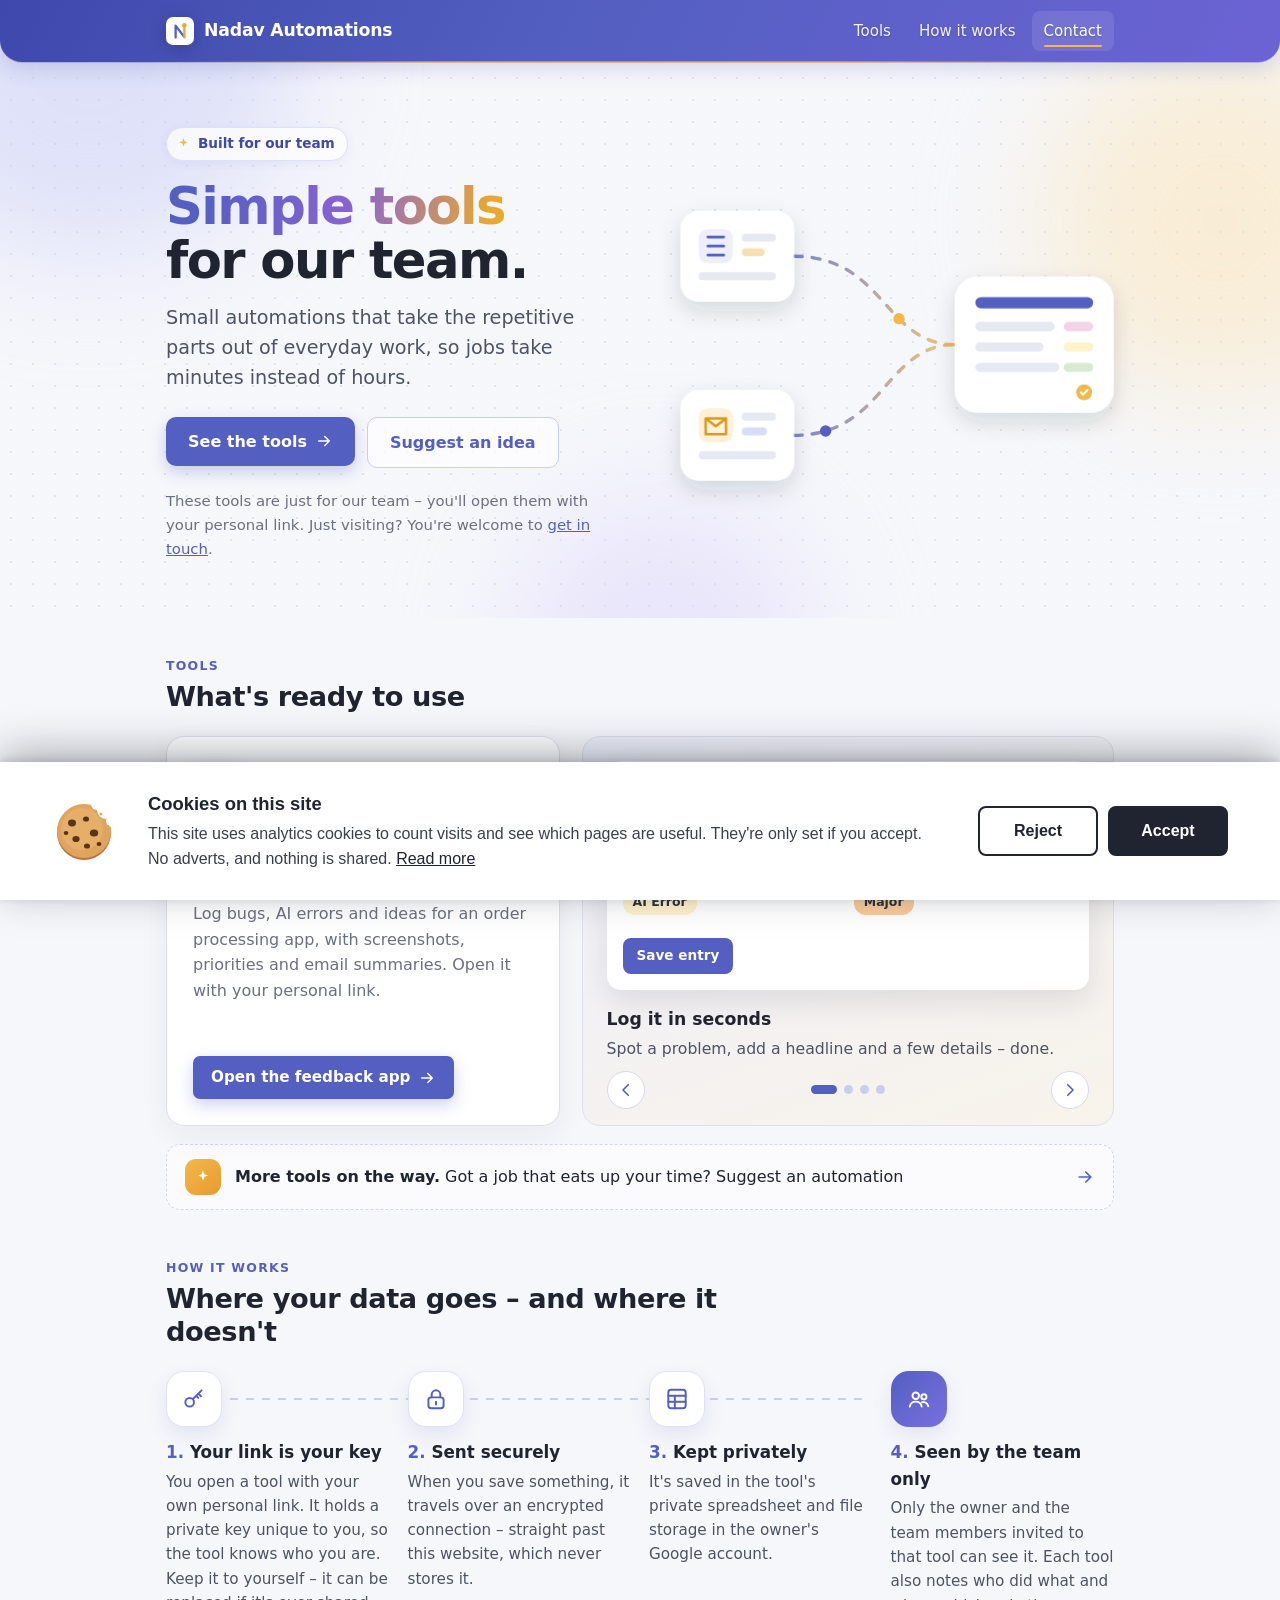
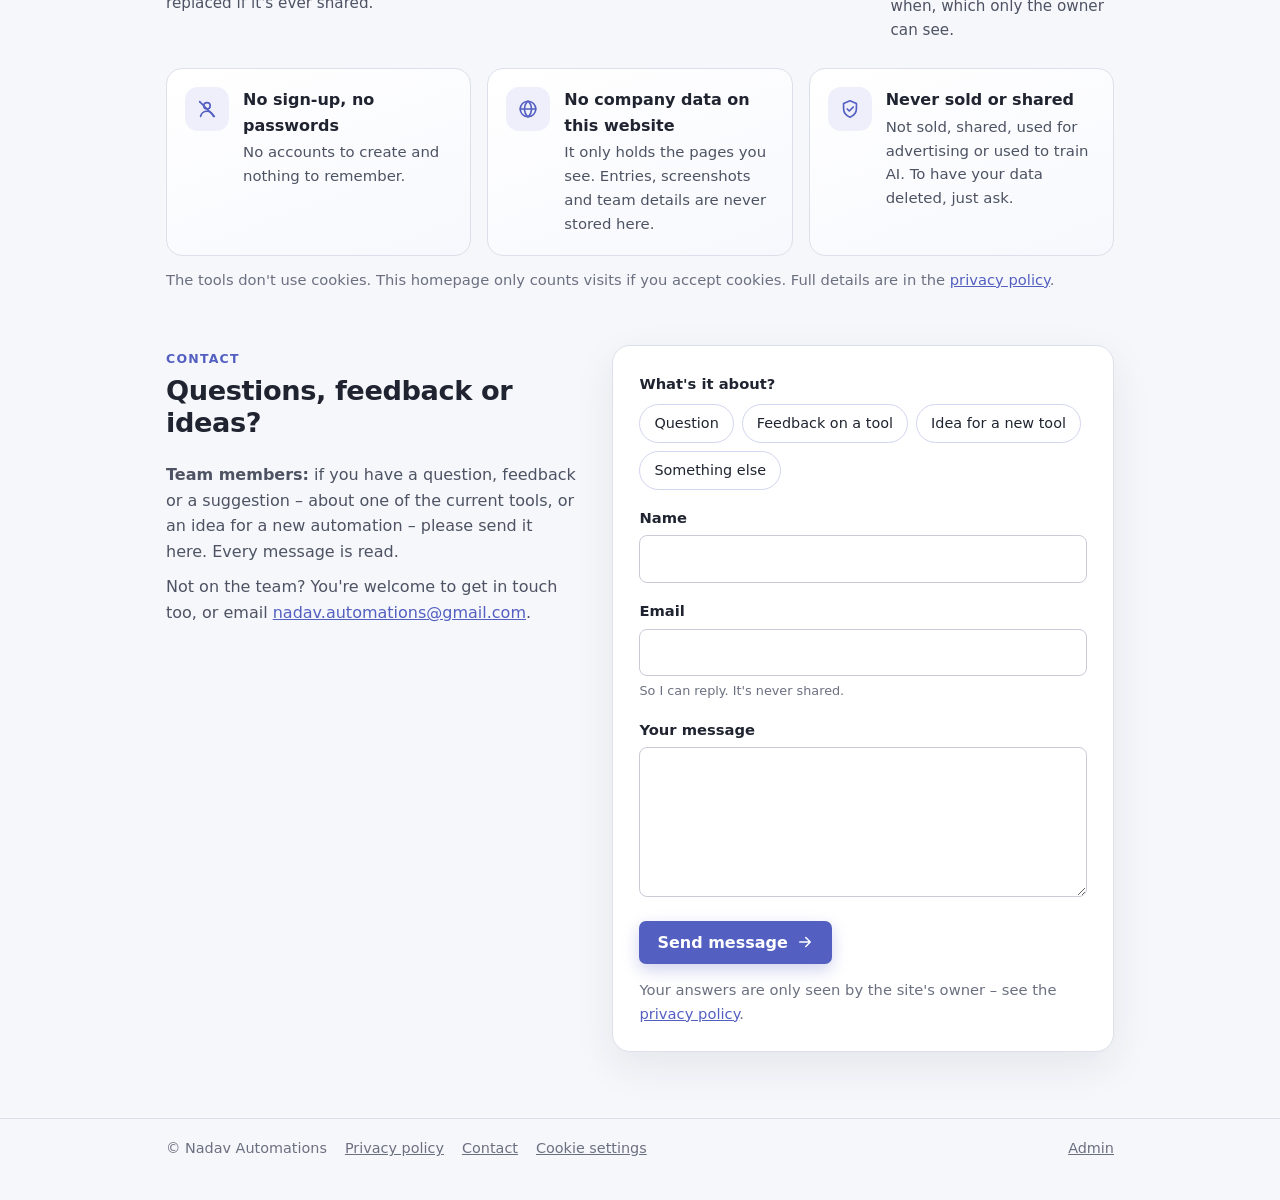
==== commit 2451b046: "Header bug fixes" ====
--- a/index.html
+++ b/index.html
@@ -7,8 +7,8 @@
 <meta name="description" content="Simple tools and small automations for our team.">
 <title>Nadav Automations</title>
 <link rel="icon" href="data:image/svg+xml,%3Csvg%20xmlns%3D%22http%3A%2F%2Fwww.w3.org%2F2000%2Fsvg%22%20viewBox%3D%220%200%2032%2032%22%3E%3Crect%20width%3D%2232%22%20height%3D%2232%22%20rx%3D%228%22%20fill%3D%22%23535FC1%22%2F%3E%3Cpath%20d%3D%22M11%2023.5V10l10%2013%22%20fill%3D%22none%22%20stroke%3D%22%23fff%22%20stroke-width%3D%222.6%22%20stroke-linecap%3D%22round%22%20stroke-linejoin%3D%22round%22%2F%3E%3Cpath%20d%3D%22M21%2023V9.5%22%20fill%3D%22none%22%20stroke%3D%22%23f2b84b%22%20stroke-width%3D%222.6%22%20stroke-linecap%3D%22round%22%2F%3E%3Ccircle%20cx%3D%2221%22%20cy%3D%229.5%22%20r%3D%222.6%22%20fill%3D%22%23f2b84b%22%2F%3E%3C%2Fsvg%3E">
-<link rel="stylesheet" href="style.css?v=13">
-<link rel="stylesheet" href="home.css?v=2">
+<link rel="stylesheet" href="style.css?v=15">
+<link rel="stylesheet" href="home.css?v=3">
 </head>
 <body>
 <header class="top" id="top">
--- a/style.css
+++ b/style.css
@@ -5,19 +5,19 @@
 a { color: var(--accent); }
 .wrap { max-width: 980px; margin: 0 auto; padding: 0 16px; }
 
-/* Top bar: a floating rounded bar with a soft gradient; it sticks to the top and gains a shadow when you scroll */
-.top { position: sticky; top: 0; z-index: 40; padding: 12px 16px 0; pointer-events: none; }
-.top .wrap { pointer-events: auto; position: relative; isolation: isolate; display: flex; align-items: center; gap: 20px; min-height: 58px; flex-wrap: wrap; padding: 0 14px 0 18px; border-radius: 18px; background: rgba(72,82,190,.42); -webkit-backdrop-filter: blur(22px) saturate(1.8); backdrop-filter: blur(22px) saturate(1.8); border: 1px solid rgba(255,255,255,.22); box-shadow: 0 6px 20px rgba(63,73,173,.18); transition: box-shadow .4s ease; }
-/* The solid gradient sits on its own layer and fades out as you scroll, revealing the frosted glass underneath (a fade, so no flicker) */
-.top .wrap::before { content: ""; position: absolute; inset: 0; z-index: -1; border-radius: inherit; background: linear-gradient(115deg, #3f49ad 0%, #535FC1 45%, #6c63d4 100%); transition: opacity .45s ease; }
-.top.scrolled .wrap::before { opacity: .3; }
-.top .wrap::after { content: ""; position: absolute; left: 24px; right: 24px; bottom: -1px; height: 2px; border-radius: 2px; background: linear-gradient(90deg, transparent, rgba(242,184,75,.85) 30%, rgba(242,184,75,.85) 70%, transparent); opacity: .7; }
-.top.scrolled .wrap { box-shadow: 0 12px 34px rgba(29,34,51,.22), inset 0 1px 0 rgba(255,255,255,.25); }
+/* Top bar: full width with softly rounded bottom corners. The gradient sits on its own layer and fades as you
+   scroll, revealing frosted glass underneath (only the opacity changes, so there's no flicker) */
+.top { position: sticky; top: 0; z-index: 40; isolation: isolate; border-radius: 0 0 22px 22px; background: rgba(66,76,182,.5); -webkit-backdrop-filter: blur(22px) saturate(1.8); backdrop-filter: blur(22px) saturate(1.8); border-bottom: 1px solid rgba(255,255,255,.22); box-shadow: 0 6px 20px rgba(63,73,173,.18); transition: box-shadow .4s ease; }
+.top::before { content: ""; position: absolute; inset: 0; z-index: -1; border-radius: inherit; background: linear-gradient(115deg, #3f49ad 0%, #535FC1 45%, #6c63d4 100%); transition: opacity .45s ease; }
+.top::after { content: ""; position: absolute; left: 12%; right: 12%; bottom: -1px; height: 2px; border-radius: 2px; background: linear-gradient(90deg, transparent, rgba(242,184,75,.85) 30%, rgba(242,184,75,.85) 70%, transparent); opacity: .7; }
+.top.scrolled { box-shadow: 0 12px 34px rgba(29,34,51,.22); }
+.top.scrolled::before { opacity: .45; }
+.top .wrap { display: flex; align-items: center; gap: 20px; min-height: 62px; flex-wrap: wrap; }
 .brand { color: #fff; font-weight: bold; text-decoration: none; font-size: 1.08rem; display: flex; align-items: center; gap: 10px; letter-spacing: -.01em; }
 .brand svg { flex: none; transition: transform .35s cubic-bezier(.3,1.6,.5,1); filter: drop-shadow(0 3px 8px rgba(0,0,0,.18)); }
 .brand:hover svg { transform: rotate(-8deg) scale(1.06); }
 .top nav { display: flex; gap: 4px; margin-left: auto; }
-.top nav a { position: relative; color: rgba(255,255,255,.88); text-decoration: none; padding: 8px 12px; border-radius: 8px; font-size: .94rem; transition: color .2s, background .2s; }
+.top nav a { position: relative; color: rgba(255,255,255,.92); text-shadow: 0 1px 2px rgba(29,34,51,.25); text-decoration: none; padding: 8px 12px; border-radius: 8px; font-size: .94rem; transition: color .2s, background .2s; }
 .top nav a::after { content: ""; position: absolute; left: 12px; right: 12px; bottom: 4px; height: 2px; border-radius: 2px; background: #f2b84b; transform: scaleX(0); transform-origin: left; transition: transform .25s ease; }
 .top nav a:hover, .top nav a.on { color: #fff; background: rgba(255,255,255,.1); }
 .top nav a:hover::after, .top nav a.on::after { transform: scaleX(1); }
@@ -84,8 +84,8 @@
 @media (max-width: 600px) {
   .hero { padding: 36px 0 18px; }
   .hero h1 { font-size: 1.8rem; }
-  .top { padding: 8px 10px 0; }
-  .top .wrap { padding: 8px 12px 6px; gap: 2px 20px; border-radius: 16px; }
+  .top { border-radius: 0 0 18px 18px; }
+  .top .wrap { padding-top: 8px; padding-bottom: 6px; gap: 2px 20px; }
   .top nav { margin-left: -11px; flex-basis: 100%; }
   footer .right { margin-left: 0; }
 }
--- a/home.css
+++ b/home.css
@@ -163,5 +163,5 @@
 }
 
 /* The hero runs up behind the floating header, so there's no seam above it */
-.hero { margin-top: -72px; padding-top: 136px; }
+.hero { margin-top: -62px; padding-top: 126px; }
 @media (max-width: 600px) { .hero { margin-top: -100px; padding-top: 136px; } }
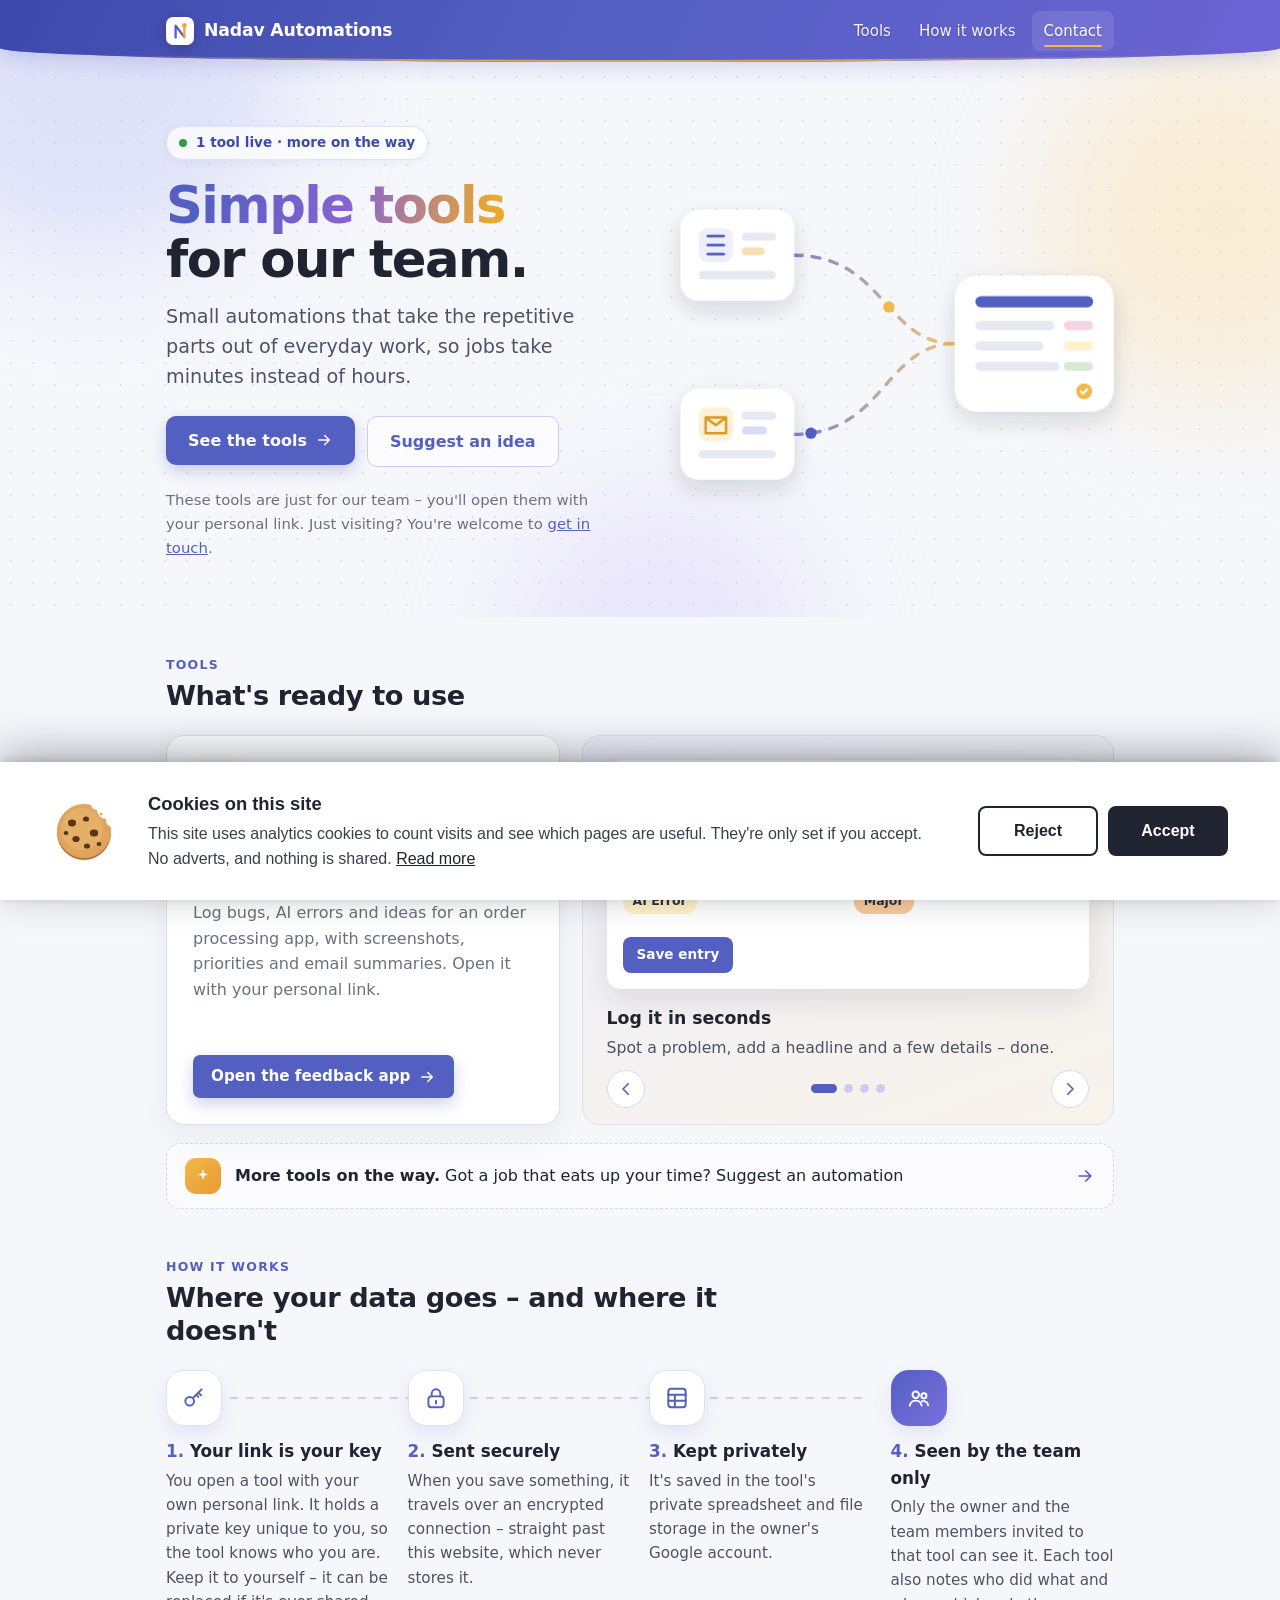
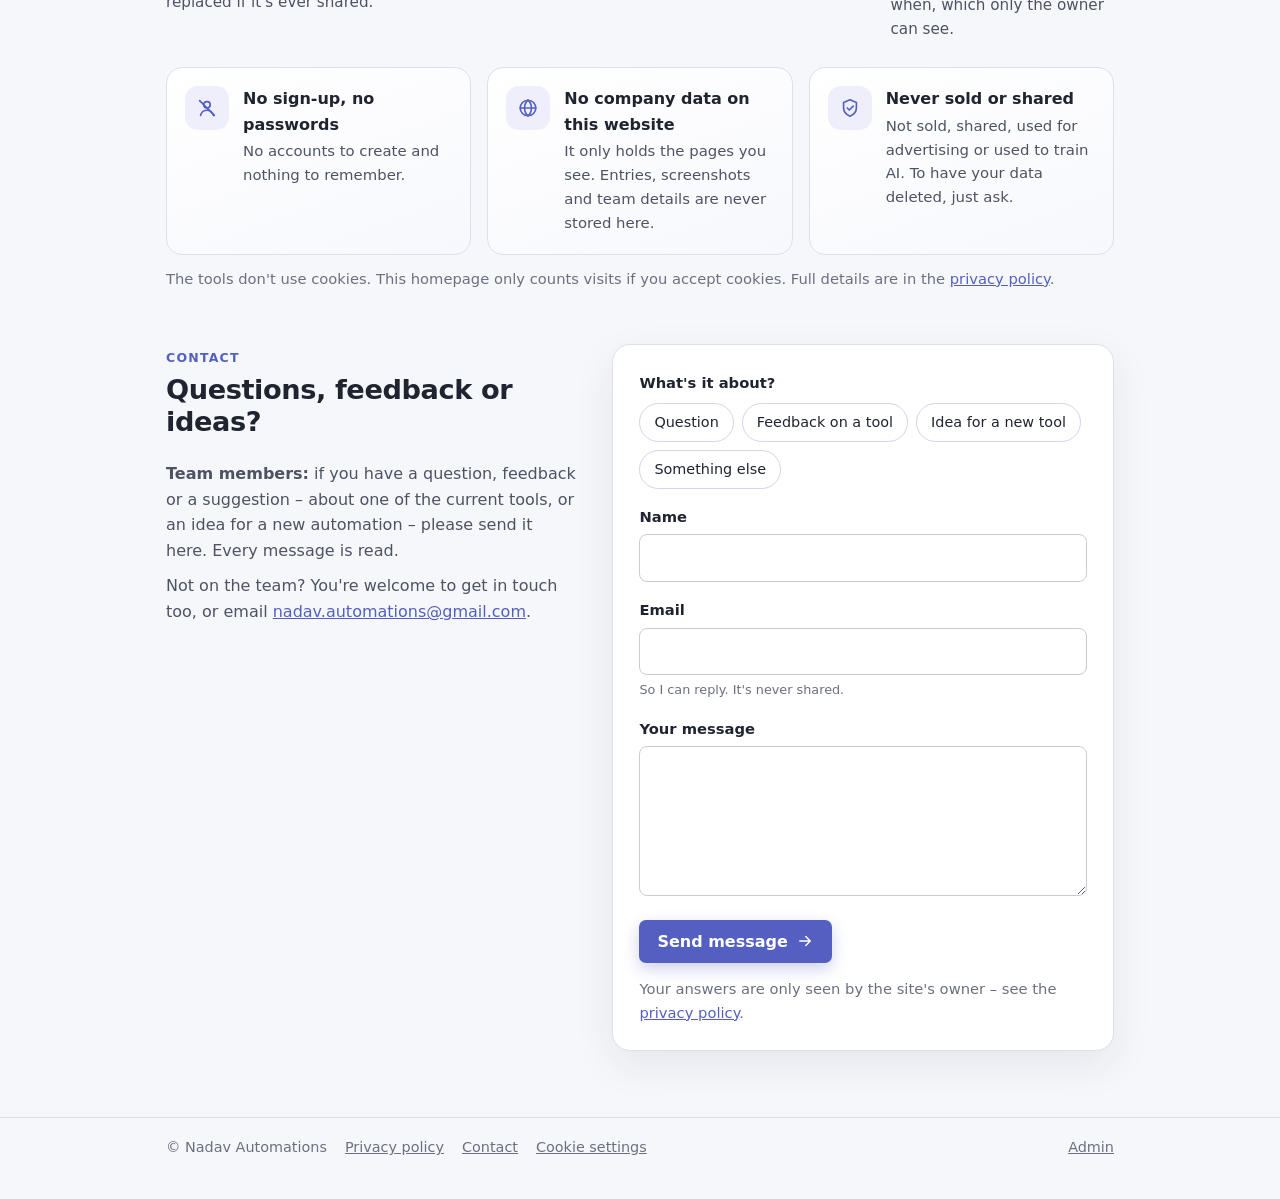
==== commit b9a47e9b: "Header fixes (again)" ====
--- a/index.html
+++ b/index.html
@@ -7,8 +7,8 @@
 <meta name="description" content="Simple tools and small automations for our team.">
 <title>Nadav Automations</title>
 <link rel="icon" href="data:image/svg+xml,%3Csvg%20xmlns%3D%22http%3A%2F%2Fwww.w3.org%2F2000%2Fsvg%22%20viewBox%3D%220%200%2032%2032%22%3E%3Crect%20width%3D%2232%22%20height%3D%2232%22%20rx%3D%228%22%20fill%3D%22%23535FC1%22%2F%3E%3Cpath%20d%3D%22M11%2023.5V10l10%2013%22%20fill%3D%22none%22%20stroke%3D%22%23fff%22%20stroke-width%3D%222.6%22%20stroke-linecap%3D%22round%22%20stroke-linejoin%3D%22round%22%2F%3E%3Cpath%20d%3D%22M21%2023V9.5%22%20fill%3D%22none%22%20stroke%3D%22%23f2b84b%22%20stroke-width%3D%222.6%22%20stroke-linecap%3D%22round%22%2F%3E%3Ccircle%20cx%3D%2221%22%20cy%3D%229.5%22%20r%3D%222.6%22%20fill%3D%22%23f2b84b%22%2F%3E%3C%2Fsvg%3E">
-<link rel="stylesheet" href="style.css?v=15">
-<link rel="stylesheet" href="home.css?v=3">
+<link rel="stylesheet" href="style.css?v=16">
+<link rel="stylesheet" href="home.css?v=4">
 </head>
 <body>
 <header class="top" id="top">
@@ -22,7 +22,7 @@
   <div class="blob b1"></div><div class="blob b2"></div><div class="blob b3"></div>
   <div class="wrap herogrid">
     <div class="herotext">
-      <span class="eyebrow"><svg viewBox="0 0 24 24" aria-hidden="true"><path d="M12 3l1.8 5.2L19 10l-5.2 1.8L12 17l-1.8-5.2L5 10l5.2-1.8z"/></svg> Built for our team</span>
+      <span class="eyebrow"><i class="live" aria-hidden="true"></i> 1 tool live · more on the way</span>
       <h1><span class="grad">Simple tools</span><br>for our team.</h1>
       <p class="lede">Small automations that take the repetitive parts out of everyday work, so jobs take minutes instead of hours.</p>
       <div class="ctas"><a class="btn big" href="#tools">See the tools <svg viewBox="0 0 24 24" aria-hidden="true"><path d="M5 12h14M13 6l6 6-6 6"/></svg></a><a class="btn ghost big" href="#contact" data-topic="Idea for a new tool">Suggest an idea</a></div>
--- a/style.css
+++ b/style.css
@@ -7,9 +7,9 @@
 
 /* Top bar: full width with softly rounded bottom corners. The gradient sits on its own layer and fades as you
    scroll, revealing frosted glass underneath (only the opacity changes, so there's no flicker) */
-.top { position: sticky; top: 0; z-index: 40; isolation: isolate; border-radius: 0 0 22px 22px; background: rgba(66,76,182,.5); -webkit-backdrop-filter: blur(22px) saturate(1.8); backdrop-filter: blur(22px) saturate(1.8); border-bottom: 1px solid rgba(255,255,255,.22); box-shadow: 0 6px 20px rgba(63,73,173,.18); transition: box-shadow .4s ease; }
+.top { position: sticky; top: 0; z-index: 40; isolation: isolate; border-radius: 0 0 50% 50% / 0 0 14px 14px; background: rgba(66,76,182,.5); -webkit-backdrop-filter: blur(22px) saturate(1.8); backdrop-filter: blur(22px) saturate(1.8); box-shadow: 0 6px 20px rgba(63,73,173,.18); transition: box-shadow .4s ease; }
 .top::before { content: ""; position: absolute; inset: 0; z-index: -1; border-radius: inherit; background: linear-gradient(115deg, #3f49ad 0%, #535FC1 45%, #6c63d4 100%); transition: opacity .45s ease; }
-.top::after { content: ""; position: absolute; left: 12%; right: 12%; bottom: -1px; height: 2px; border-radius: 2px; background: linear-gradient(90deg, transparent, rgba(242,184,75,.85) 30%, rgba(242,184,75,.85) 70%, transparent); opacity: .7; }
+.top::after { content: ""; position: absolute; inset: 0; border-radius: inherit; border-bottom: 2px solid rgba(242,184,75,.8); -webkit-mask-image: linear-gradient(90deg, transparent 8%, #000 35%, #000 65%, transparent 92%); mask-image: linear-gradient(90deg, transparent 8%, #000 35%, #000 65%, transparent 92%); pointer-events: none; }
 .top.scrolled { box-shadow: 0 12px 34px rgba(29,34,51,.22); }
 .top.scrolled::before { opacity: .45; }
 .top .wrap { display: flex; align-items: center; gap: 20px; min-height: 62px; flex-wrap: wrap; }
@@ -84,7 +84,7 @@
 @media (max-width: 600px) {
   .hero { padding: 36px 0 18px; }
   .hero h1 { font-size: 1.8rem; }
-  .top { border-radius: 0 0 18px 18px; }
+  .top { border-radius: 0 0 50% 50% / 0 0 10px 10px; }
   .top .wrap { padding-top: 8px; padding-bottom: 6px; gap: 2px 20px; }
   .top nav { margin-left: -11px; flex-basis: 100%; }
   footer .right { margin-left: 0; }
--- a/home.css
+++ b/home.css
@@ -165,3 +165,8 @@
 /* The hero runs up behind the floating header, so there's no seam above it */
 .hero { margin-top: -62px; padding-top: 126px; }
 @media (max-width: 600px) { .hero { margin-top: -100px; padding-top: 136px; } }
+
+/* Status pill above the headline: a gently pulsing green "live" dot */
+.eyebrow .live { width: 8px; height: 8px; border-radius: 50%; background: #2e9d4f; box-shadow: 0 0 0 0 rgba(46,157,79,.5); animation: live 2s ease-out infinite; margin: 0 2px 0 3px; }
+@keyframes live { 70% { box-shadow: 0 0 0 7px rgba(46,157,79,0); } 100% { box-shadow: 0 0 0 0 rgba(46,157,79,0); } }
+@media (prefers-reduced-motion: reduce) { .eyebrow .live { animation: none; } }
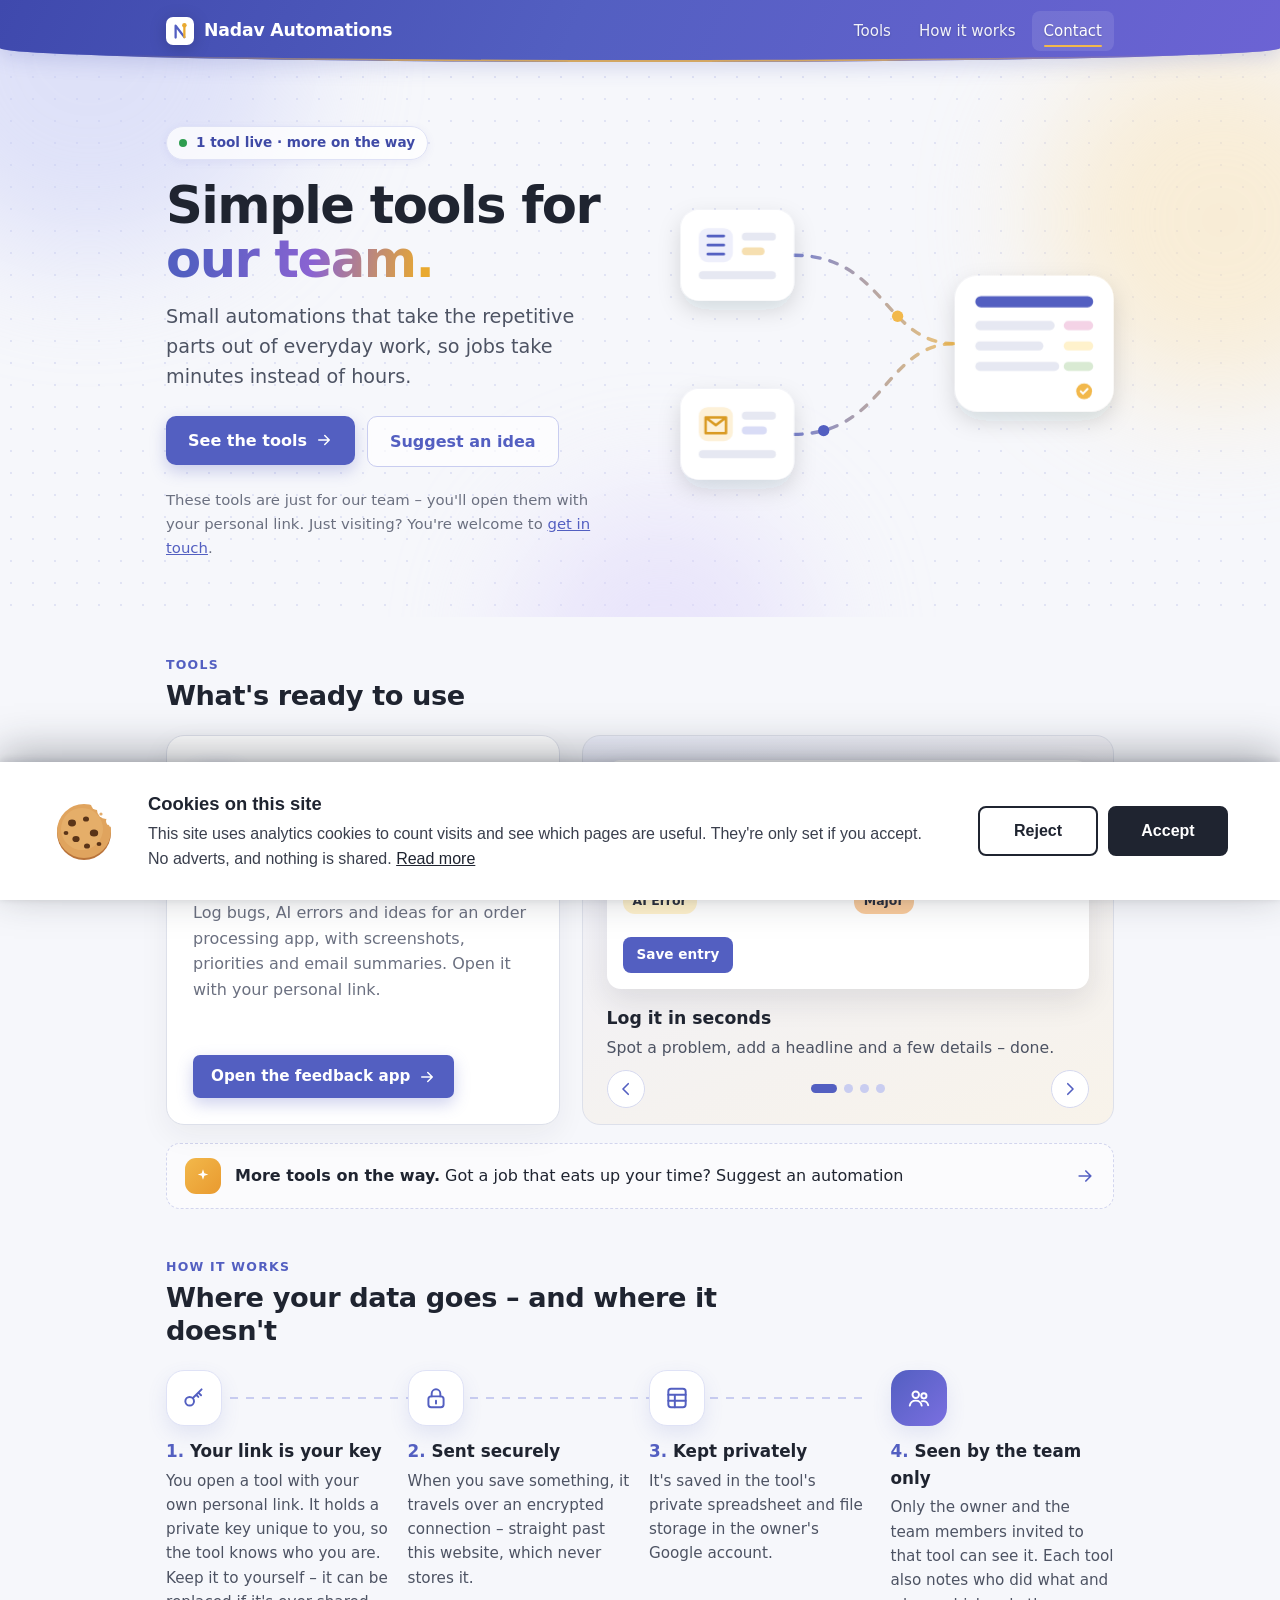
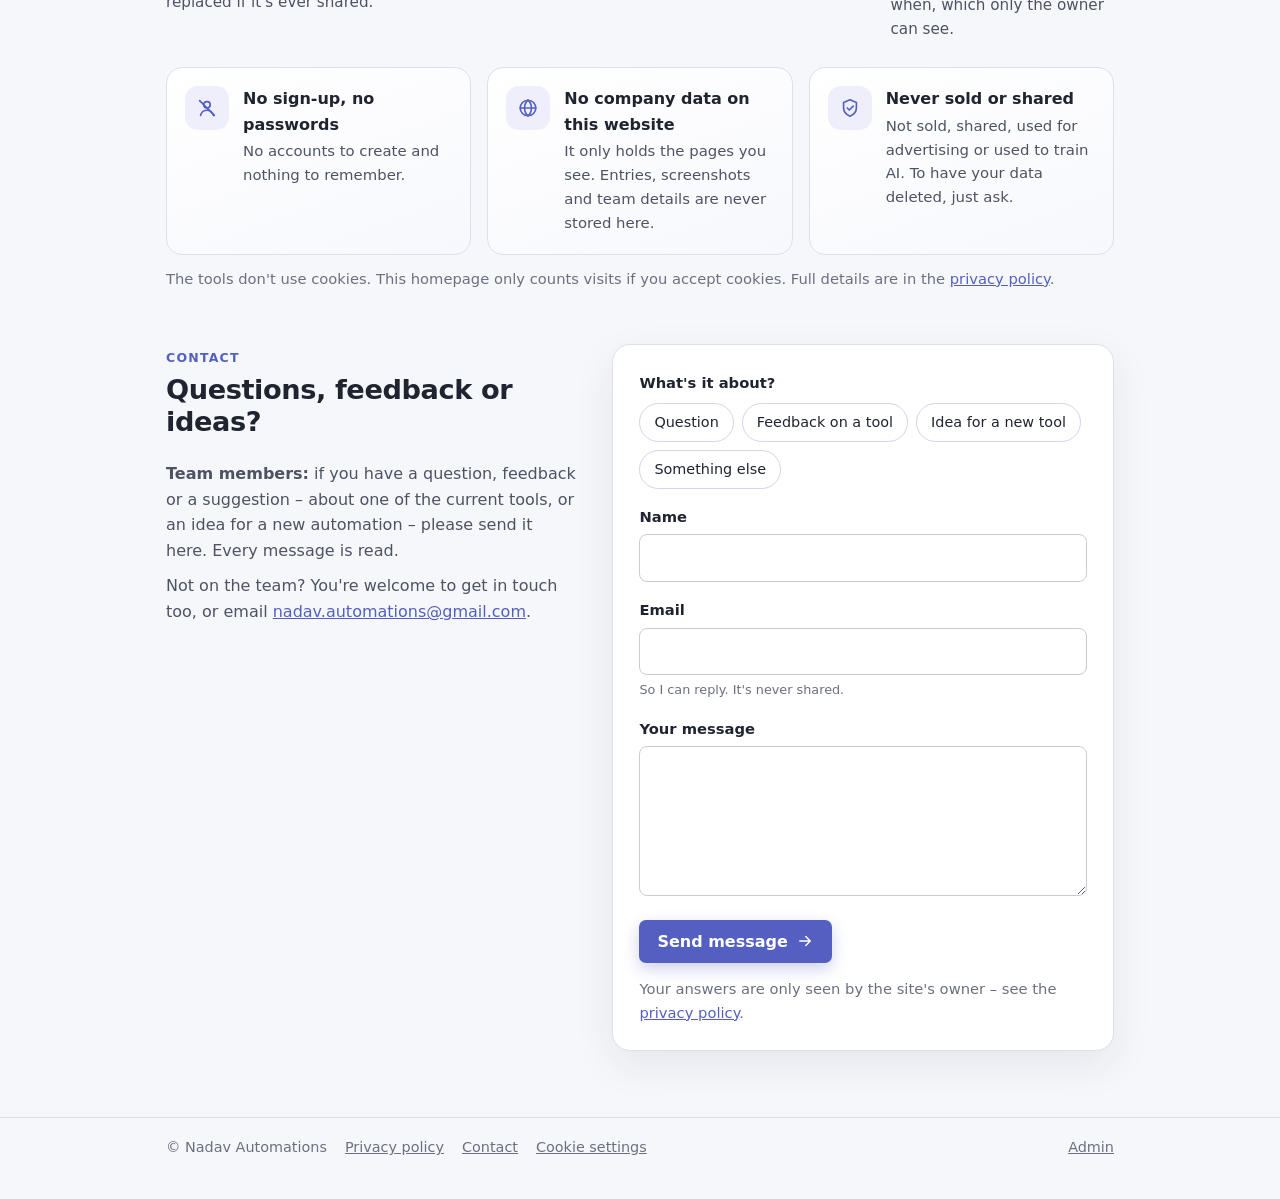
==== commit 0838e822: "Update index.html" ====
--- a/index.html
+++ b/index.html
@@ -23,7 +23,7 @@
   <div class="wrap herogrid">
     <div class="herotext">
       <span class="eyebrow"><i class="live" aria-hidden="true"></i> 1 tool live · more on the way</span>
-      <h1><span class="grad">Simple tools</span><br>for our team.</h1>
+      <h1>Simple tools for <span class="grad">our team.</span></h1>
       <p class="lede">Small automations that take the repetitive parts out of everyday work, so jobs take minutes instead of hours.</p>
       <div class="ctas"><a class="btn big" href="#tools">See the tools <svg viewBox="0 0 24 24" aria-hidden="true"><path d="M5 12h14M13 6l6 6-6 6"/></svg></a><a class="btn ghost big" href="#contact" data-topic="Idea for a new tool">Suggest an idea</a></div>
       <p class="hnote">These tools are just for our team – you'll open them with your personal link. Just visiting? You're welcome to <a href="#contact">get in touch</a>.</p>
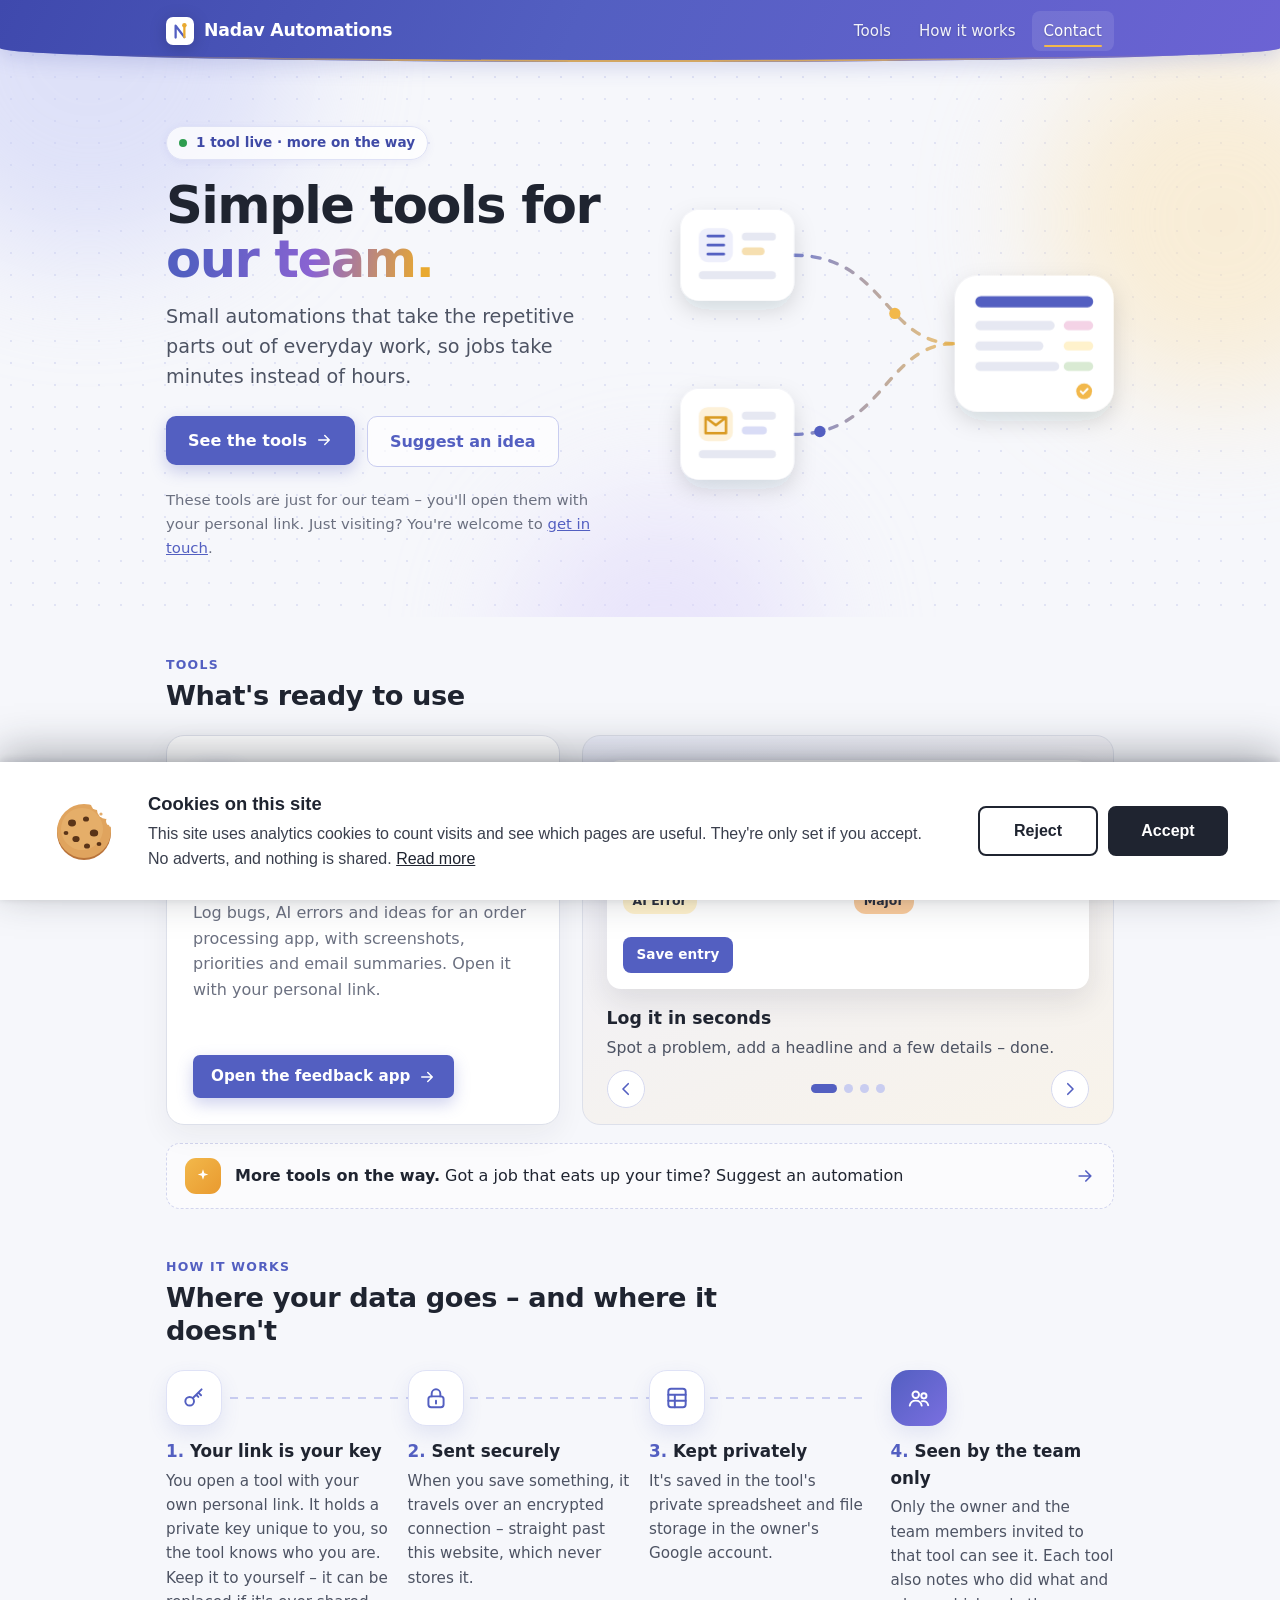
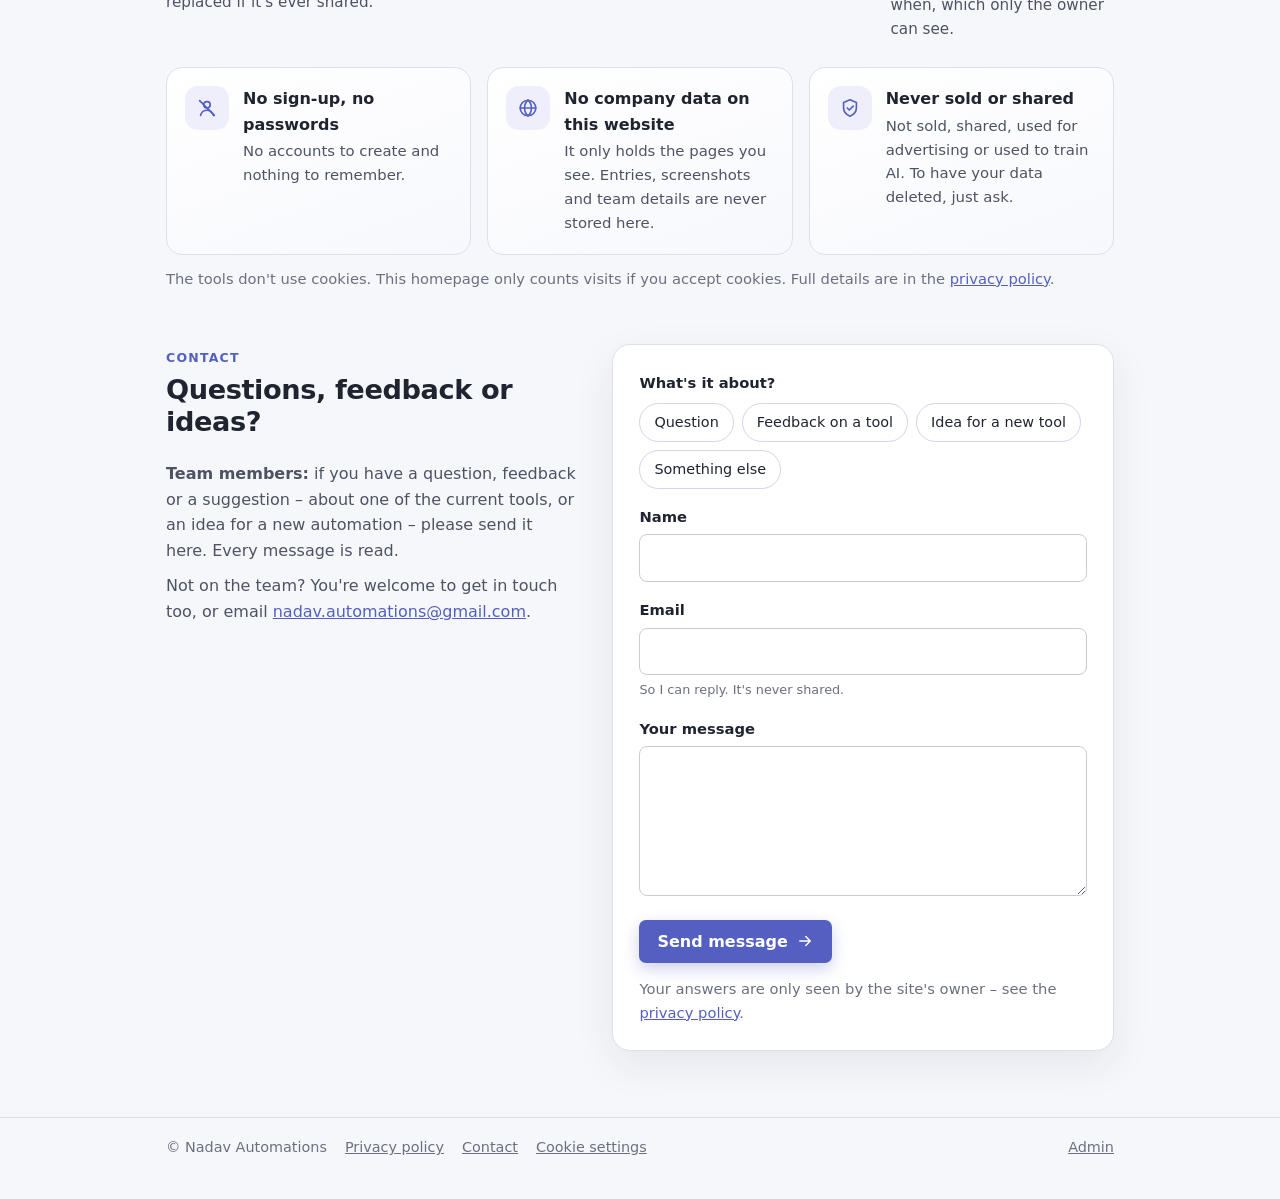
==== commit 68884e4f: "Phone menu" ====
--- a/index.html
+++ b/index.html
@@ -7,14 +7,15 @@
 <meta name="description" content="Simple tools and small automations for our team.">
 <title>Nadav Automations</title>
 <link rel="icon" href="data:image/svg+xml,%3Csvg%20xmlns%3D%22http%3A%2F%2Fwww.w3.org%2F2000%2Fsvg%22%20viewBox%3D%220%200%2032%2032%22%3E%3Crect%20width%3D%2232%22%20height%3D%2232%22%20rx%3D%228%22%20fill%3D%22%23535FC1%22%2F%3E%3Cpath%20d%3D%22M11%2023.5V10l10%2013%22%20fill%3D%22none%22%20stroke%3D%22%23fff%22%20stroke-width%3D%222.6%22%20stroke-linecap%3D%22round%22%20stroke-linejoin%3D%22round%22%2F%3E%3Cpath%20d%3D%22M21%2023V9.5%22%20fill%3D%22none%22%20stroke%3D%22%23f2b84b%22%20stroke-width%3D%222.6%22%20stroke-linecap%3D%22round%22%2F%3E%3Ccircle%20cx%3D%2221%22%20cy%3D%229.5%22%20r%3D%222.6%22%20fill%3D%22%23f2b84b%22%2F%3E%3C%2Fsvg%3E">
-<link rel="stylesheet" href="style.css?v=16">
-<link rel="stylesheet" href="home.css?v=4">
+<link rel="stylesheet" href="style.css?v=17">
+<link rel="stylesheet" href="home.css?v=5">
 </head>
 <body>
 <header class="top" id="top">
   <div class="wrap">
     <a class="brand" href="./"><svg width="28" height="28" viewBox="0 0 32 32" aria-hidden="true"><rect width="32" height="32" rx="8" fill="#fff"/><path d="M11 23.5V10l10 13" fill="none" stroke="#535FC1" stroke-width="2.6" stroke-linecap="round" stroke-linejoin="round"/><path d="M21 23V9.5" fill="none" stroke="#E9A92F" stroke-width="2.6" stroke-linecap="round"/><circle cx="21" cy="9.5" r="2.6" fill="#E9A92F"/></svg> Nadav Automations</a>
-    <nav aria-label="Sections"><a href="#tools">Tools</a><a href="#data">How it works</a><a href="#contact">Contact</a></nav>
+    <button type="button" class="menubtn" aria-label="Menu" aria-expanded="false" aria-controls="sitenav"><svg viewBox="0 0 24 24" aria-hidden="true"><path class="l1" d="M4 7h16"/><path class="l2" d="M4 12h16"/><path class="l3" d="M4 17h16"/></svg></button>
+    <nav aria-label="Sections" id="sitenav"><a href="#tools">Tools</a><a href="#data">How it works</a><a href="#contact">Contact</a></nav>
   </div>
 </header>
 
@@ -150,7 +151,7 @@
   </div>
 </footer>
 <script src="site.js?v=4"></script>
-<script src="home.js?v=2"></script>
+<script src="home.js?v=3"></script>
 <script src="analytics.js?v=7"></script>
 </body>
 </html>
--- a/style.css
+++ b/style.css
@@ -40,6 +40,15 @@
 .points { display: grid; grid-template-columns: repeat(auto-fill, minmax(240px, 1fr)); gap: 16px; margin: 0; padding: 0; list-style: none; }
 .points li { background: var(--card); border: 1px solid var(--line); border-radius: 12px; padding: 16px 18px; font-size: .95rem; }
 .points b { display: block; margin-bottom: 4px; }
+
+/* ☰ menu button (only shown on phones) */
+.menubtn { display: none; place-items: center; margin-left: auto; width: 40px; height: 40px; padding: 0; border-radius: 10px; border: 1px solid rgba(255,255,255,.3); background: rgba(255,255,255,.1); color: #fff; cursor: pointer; }
+.menubtn svg { width: 22px; height: 22px; fill: none; stroke: currentColor; stroke-width: 2; stroke-linecap: round; }
+.menubtn path { transition: transform .25s ease, opacity .2s ease; transform-origin: 12px 12px; }
+.top.open .menubtn .l1 { transform: translateY(5px) rotate(45deg); }
+.top.open .menubtn .l2 { opacity: 0; }
+.top.open .menubtn .l3 { transform: translateY(-5px) rotate(-45deg); }
+@keyframes menuin { from { opacity: 0; transform: translateY(-6px); } }
 
 /* Text pages (privacy policy): one calm reading column */
 .page { max-width: 760px; padding-top: 44px; padding-bottom: 20px; }
@@ -85,8 +94,13 @@
   .hero { padding: 36px 0 18px; }
   .hero h1 { font-size: 1.8rem; }
   .top { border-radius: 0 0 50% 50% / 0 0 10px 10px; }
-  .top .wrap { padding-top: 8px; padding-bottom: 6px; gap: 2px 20px; }
-  .top nav { margin-left: -11px; flex-basis: 100%; }
+  .top .wrap { gap: 0 12px; padding-top: 10px; padding-bottom: 10px; min-height: 0; }
+  /* Phones: the links fold into a ☰ menu that drops down as a card under the header (nothing on the page moves) */
+  .menubtn { display: grid; }
+  .top nav { display: none; position: absolute; top: calc(100% + 8px); left: 12px; right: 12px; flex-direction: column; gap: 2px; margin: 0; padding: 8px; border-radius: 16px; background: linear-gradient(135deg, #4650b8, #6a62d3); border: 1px solid rgba(255,255,255,.2); box-shadow: 0 16px 40px rgba(29,34,51,.28); }
+  .top.open nav { display: flex; animation: menuin .22s ease; }
+  .top nav a { padding: 11px 12px; font-size: 1rem; }
+  .top nav a::after { left: 12px; right: auto; width: 28px; bottom: 6px; }
   footer .right { margin-left: 0; }
 }
 
--- a/home.css
+++ b/home.css
@@ -164,7 +164,7 @@
 
 /* The hero runs up behind the floating header, so there's no seam above it */
 .hero { margin-top: -62px; padding-top: 126px; }
-@media (max-width: 600px) { .hero { margin-top: -100px; padding-top: 136px; } }
+@media (max-width: 600px) { .hero { margin-top: -62px; padding-top: 104px; } }
 
 /* Status pill above the headline: a gently pulsing green "live" dot */
 .eyebrow .live { width: 8px; height: 8px; border-radius: 50%; background: #2e9d4f; box-shadow: 0 0 0 0 rgba(46,157,79,.5); animation: live 2s ease-out infinite; margin: 0 2px 0 3px; }
